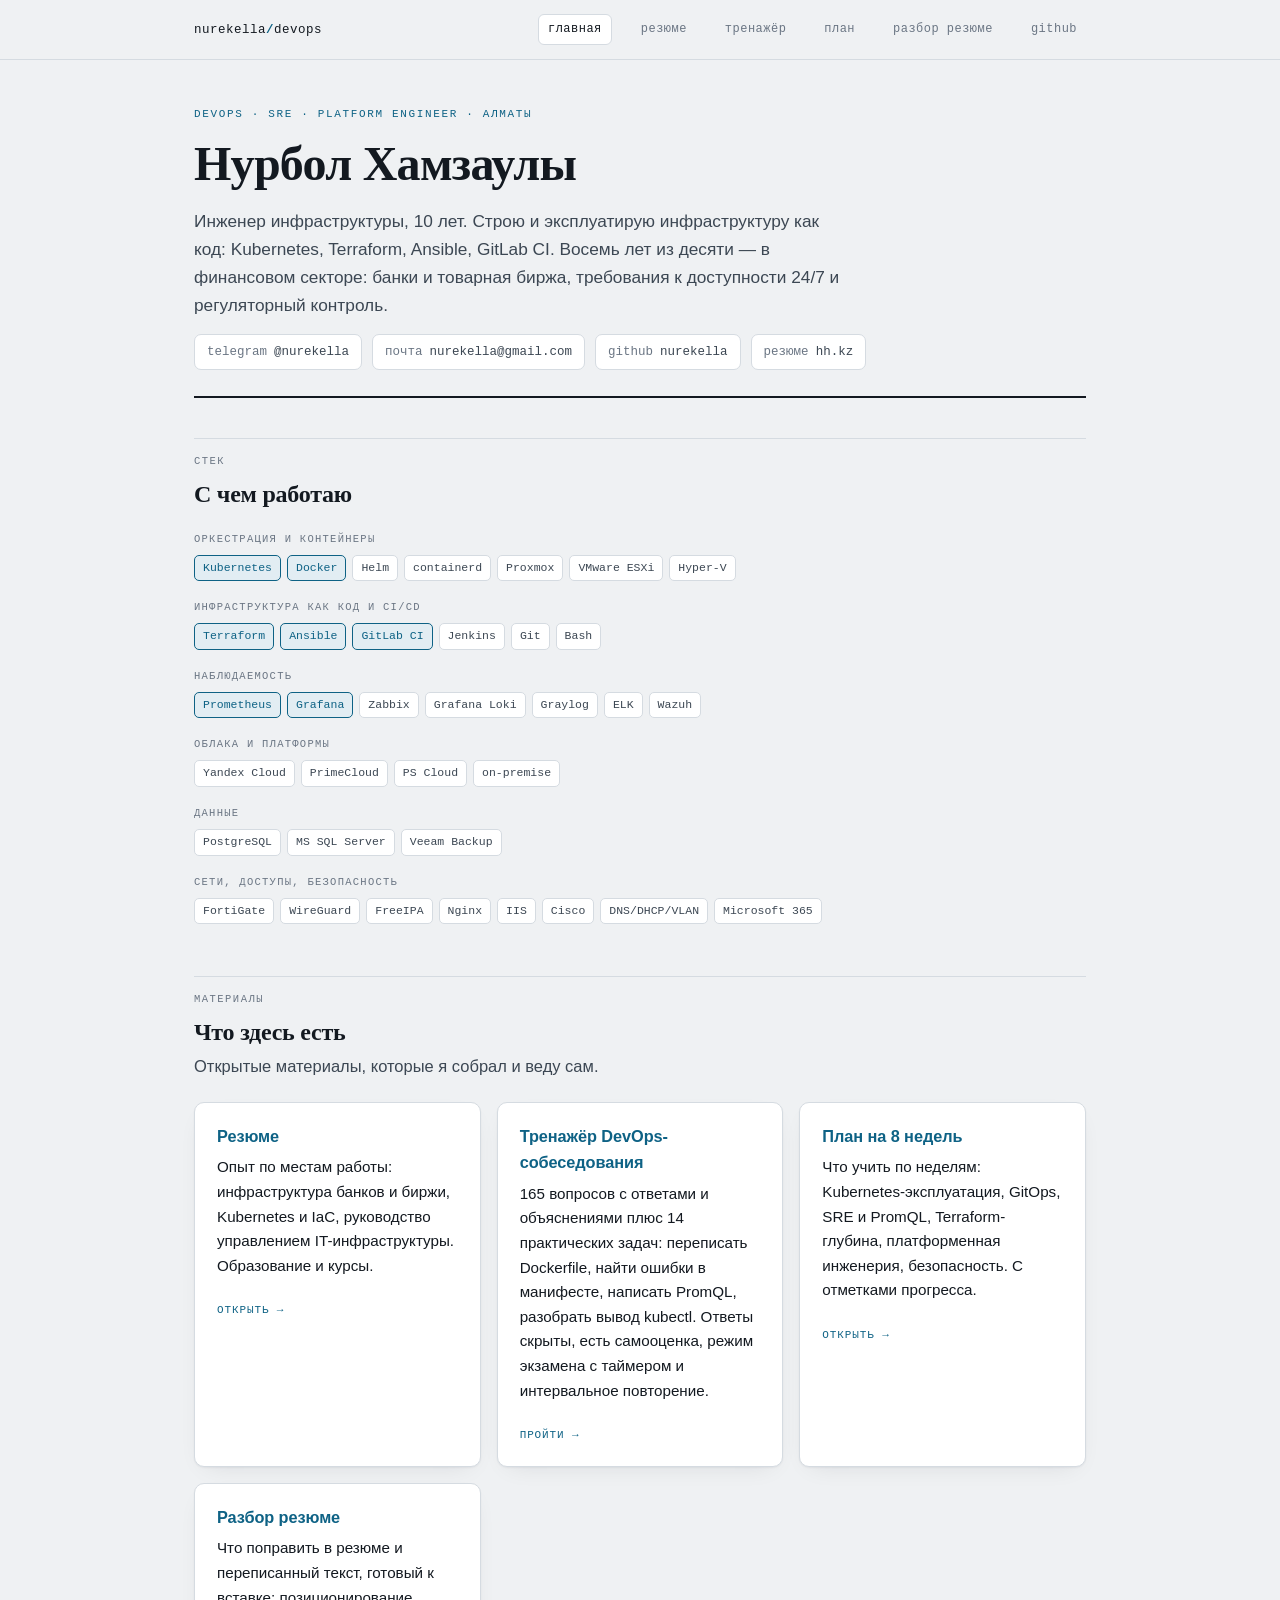
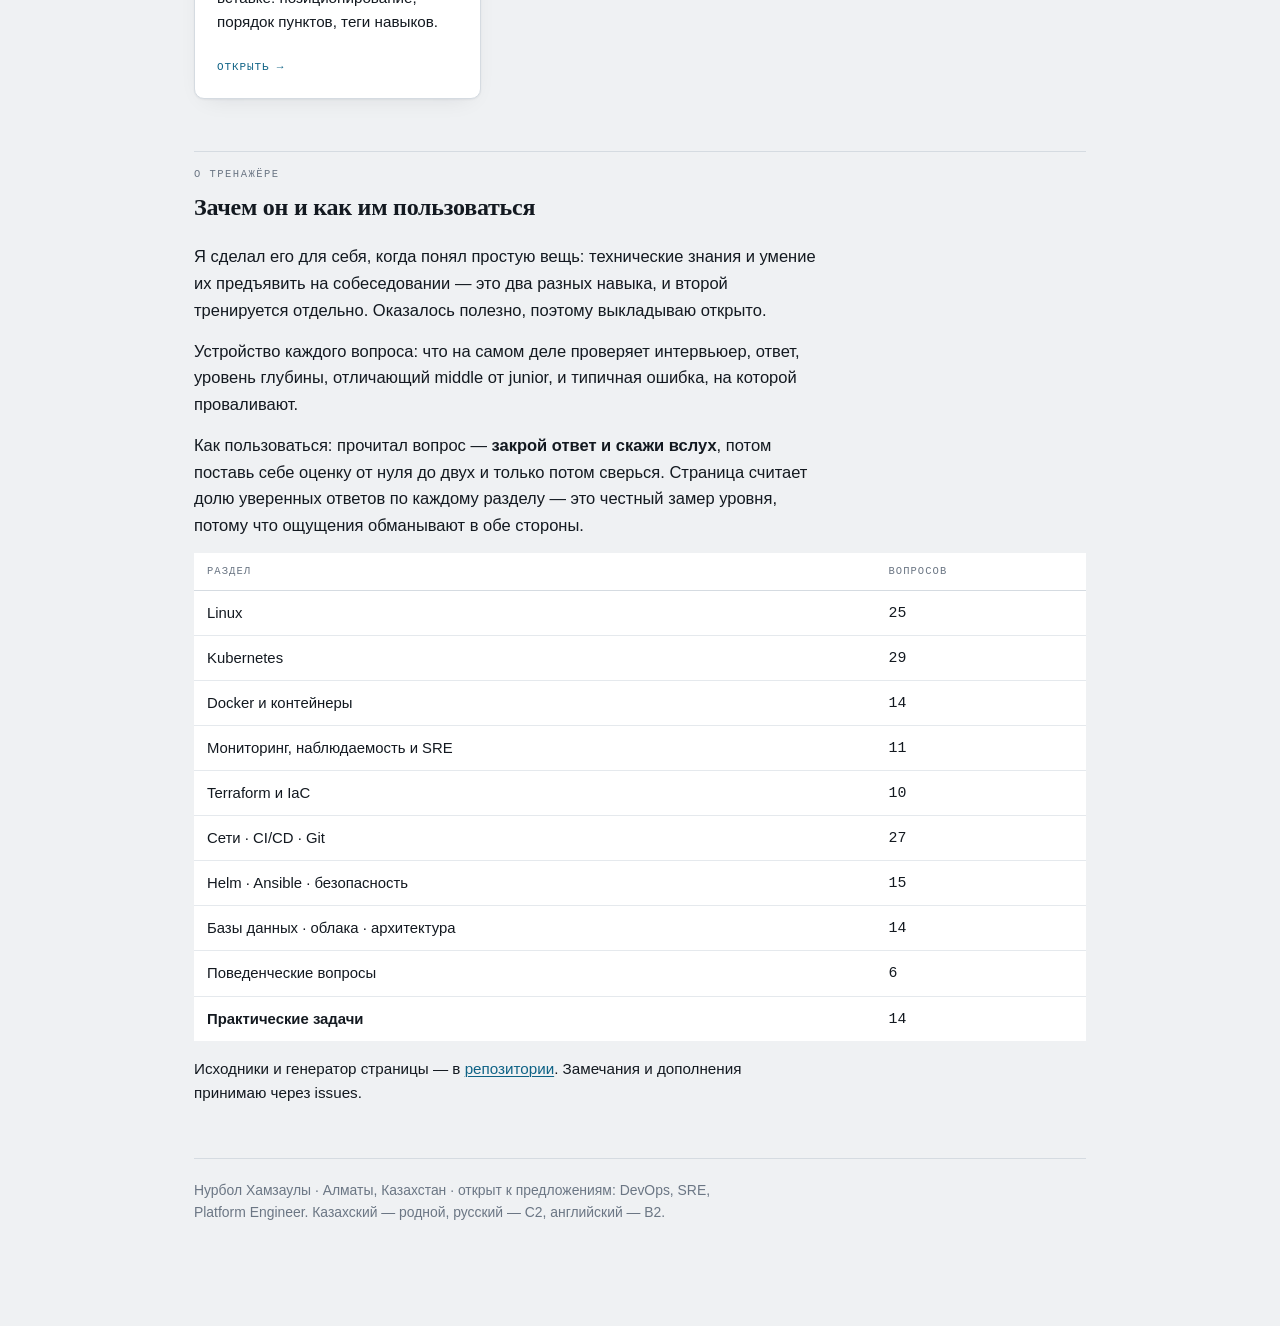
==== docs/index.html @ 743a78b2 "Add practical tasks, exam mode, spaced repetition and site CI Three things, in descending order of h" ====
<!doctype html>
<html lang="ru">
<head>
<meta charset="utf-8">
<meta name="viewport" content="width=device-width, initial-scale=1">
<title>Нурбол Хамзаулы — DevOps Engineer</title>
<meta name="description" content="DevOps-инженер, 10 лет в инфраструктуре: Kubernetes, Terraform, Ansible, GitLab CI. Банковский продакшн, доступность 24/7. Алматы.">
<meta name="theme-color" content="#EFF1F3" media="(prefers-color-scheme: light)">
<meta name="theme-color" content="#0F1319" media="(prefers-color-scheme: dark)">
<link rel="stylesheet" href="style.css">
<link rel="manifest" href="manifest.webmanifest">
<link rel="icon" href="data:image/svg+xml,<svg xmlns='http://www.w3.org/2000/svg' viewBox='0 0 100 100'><text y='.9em' font-size='90'>⎈</text></svg>">
</head>
<body>

<nav class="topnav">
  <div class="topnav-in">
    <a class="brand" href="index.html">nurekella<b>/</b>devops</a>
    <a class="nl" href="index.html" aria-current="page">главная</a>
    <a class="nl" href="resume.html">резюме</a>
    <a class="nl" href="qa-trainer.html">тренажёр</a>
    <a class="nl" href="devops-plan.html">план</a>
    <a class="nl" href="cv-review.html">разбор резюме</a>
    <a class="nl" href="https://github.com/nurekella">github</a>
  </div>
</nav>

<div class="wrap">

  <header class="masthead">
    <p class="eyebrow">DevOps · SRE · Platform Engineer · Алматы</p>
    <h1>Нурбол Хамзаулы</h1>
    <p class="lede">Инженер инфраструктуры, 10 лет. Строю и эксплуатирую инфраструктуру как код: Kubernetes, Terraform, Ansible, GitLab CI. Восемь лет из десяти — в финансовом секторе: банки и товарная биржа, требования к доступности 24/7 и регуляторный контроль.</p>
    <ul class="contacts">
      <li><a href="https://t.me/nurekella"><span class="k">telegram</span> @nurekella</a></li>
      <li><a href="mailto:nurekella@gmail.com"><span class="k">почта</span> nurekella@gmail.com</a></li>
      <li><a href="https://github.com/nurekella"><span class="k">github</span> nurekella</a></li>
      <li><a href="https://hh.kz/resume/f83dd5feff021a96700039ed1f703748534f4d"><span class="k">резюме</span> hh.kz</a></li>
    </ul>
  </header>

  <section>
    <div class="sect-head">
      <p class="kicker">Стек</p>
      <h2>С чем работаю</h2>
    </div>

    <div class="stack-group">
      <p class="gl">Оркестрация и контейнеры</p>
      <ul class="tags">
        <li class="key">Kubernetes</li><li class="key">Docker</li><li>Helm</li>
        <li>containerd</li><li>Proxmox</li><li>VMware ESXi</li><li>Hyper-V</li>
      </ul>
    </div>

    <div class="stack-group">
      <p class="gl">Инфраструктура как код и CI/CD</p>
      <ul class="tags">
        <li class="key">Terraform</li><li class="key">Ansible</li><li class="key">GitLab CI</li>
        <li>Jenkins</li><li>Git</li><li>Bash</li>
      </ul>
    </div>

    <div class="stack-group">
      <p class="gl">Наблюдаемость</p>
      <ul class="tags">
        <li class="key">Prometheus</li><li class="key">Grafana</li><li>Zabbix</li>
        <li>Grafana Loki</li><li>Graylog</li><li>ELK</li><li>Wazuh</li>
      </ul>
    </div>

    <div class="stack-group">
      <p class="gl">Облака и платформы</p>
      <ul class="tags">
        <li>Yandex Cloud</li><li>PrimeCloud</li><li>PS Cloud</li><li>on-premise</li>
      </ul>
    </div>

    <div class="stack-group">
      <p class="gl">Данные</p>
      <ul class="tags">
        <li>PostgreSQL</li><li>MS SQL Server</li><li>Veeam Backup</li>
      </ul>
    </div>

    <div class="stack-group">
      <p class="gl">Сети, доступы, безопасность</p>
      <ul class="tags">
        <li>FortiGate</li><li>WireGuard</li><li>FreeIPA</li><li>Nginx</li><li>IIS</li>
        <li>Cisco</li><li>DNS/DHCP/VLAN</li><li>Microsoft 365</li>
      </ul>
    </div>
  </section>

  <section>
    <div class="sect-head">
      <p class="kicker">Материалы</p>
      <h2>Что здесь есть</h2>
      <p>Открытые материалы, которые я собрал и веду сам.</p>
    </div>

    <div class="cols">
      <a class="card" href="resume.html">
        <h3>Резюме</h3>
        <p class="tight">Опыт по местам работы: инфраструктура банков и биржи, Kubernetes и IaC, руководство управлением IT-инфраструктуры. Образование и курсы.</p>
        <span class="go">Открыть →</span>
      </a>

      <a class="card" href="qa-trainer.html">
        <h3>Тренажёр DevOps-собеседования</h3>
        <p class="tight">165 вопросов с ответами и объяснениями плюс 14 практических задач: переписать Dockerfile, найти ошибки в манифесте, написать PromQL, разобрать вывод kubectl. Ответы скрыты, есть самооценка, режим экзамена с таймером и интервальное повторение.</p>
        <span class="go">Пройти →</span>
      </a>

      <a class="card" href="devops-plan.html">
        <h3>План на 8 недель</h3>
        <p class="tight">Что учить по неделям: Kubernetes-эксплуатация, GitOps, SRE и PromQL, Terraform-глубина, платформенная инженерия, безопасность. С отметками прогресса.</p>
        <span class="go">Открыть →</span>
      </a>

      <a class="card" href="cv-review.html">
        <h3>Разбор резюме</h3>
        <p class="tight">Что поправить в резюме и переписанный текст, готовый к вставке: позиционирование, порядок пунктов, теги навыков.</p>
        <span class="go">Открыть →</span>
      </a>
    </div>
  </section>

  <section>
    <div class="sect-head">
      <p class="kicker">О тренажёре</p>
      <h2>Зачем он и как им пользоваться</h2>
    </div>

    <p>Я сделал его для себя, когда понял простую вещь: технические знания и умение их предъявить на собеседовании — это два разных навыка, и второй тренируется отдельно. Оказалось полезно, поэтому выкладываю открыто.</p>

    <p>Устройство каждого вопроса: что на самом деле проверяет интервьюер, ответ, уровень глубины, отличающий middle от junior, и типичная ошибка, на которой проваливают.</p>

    <p>Как пользоваться: прочитал вопрос — <strong>закрой ответ и скажи вслух</strong>, потом поставь себе оценку от нуля до двух и только потом сверься. Страница считает долю уверенных ответов по каждому разделу — это честный замер уровня, потому что ощущения обманывают в обе стороны.</p>

    <div class="scroller">
      <table>
        <thead><tr><th>Раздел</th><th>Вопросов</th></tr></thead>
        <tbody>
          <tr><td>Linux</td><td class="mono">25</td></tr>
          <tr><td>Kubernetes</td><td class="mono">29</td></tr>
          <tr><td>Docker и контейнеры</td><td class="mono">14</td></tr>
          <tr><td>Мониторинг, наблюдаемость и SRE</td><td class="mono">11</td></tr>
          <tr><td>Terraform и IaC</td><td class="mono">10</td></tr>
          <tr><td>Сети · CI/CD · Git</td><td class="mono">27</td></tr>
          <tr><td>Helm · Ansible · безопасность</td><td class="mono">15</td></tr>
          <tr><td>Базы данных · облака · архитектура</td><td class="mono">14</td></tr>
          <tr><td>Поведенческие вопросы</td><td class="mono">6</td></tr>
          <tr><td><strong>Практические задачи</strong></td><td class="mono">14</td></tr>
        </tbody>
      </table>
    </div>

    <p class="tight">Исходники и генератор страницы — в <a href="https://github.com/nurekella/AboutMe">репозитории</a>. Замечания и дополнения принимаю через issues.</p>
  </section>

  <footer class="site">
    <p>Нурбол Хамзаулы · Алматы, Казахстан · открыт к предложениям: DevOps, SRE, Platform Engineer. Казахский — родной, русский — C2, английский — B2.</p>
  </footer>

</div>
</body>
</html>
---- docs/style.css ----
/* Общие стили сайта. Палитра и типографика совпадают с тренажёром. */

:root {
  --bg: #EFF1F3;
  --surface: #FFFFFF;
  --surface-2: #F7F8FA;
  --line: #D5DBE1;
  --line-soft: #E5E9ED;
  --ink: #131920;
  --ink-2: #3C4753;
  --muted: #6B7684;
  --accent: #0E6285;
  --accent-2: #0A4C68;
  --accent-soft: #E2EDF3;
  --shadow: 0 1px 2px rgba(19, 25, 32, .05), 0 8px 24px -12px rgba(19, 25, 32, .12);

  --serif: ui-serif, Georgia, "Iowan Old Style", "Times New Roman", serif;
  --sans: -apple-system, BlinkMacSystemFont, "Segoe UI", Roboto, "Helvetica Neue", Arial, sans-serif;
  --mono: ui-monospace, "SF Mono", "Cascadia Mono", Menlo, Consolas, "Liberation Mono", monospace;

  --measure: 68ch;
}

@media (prefers-color-scheme: dark) {
  :root:not([data-theme="light"]) {
    --bg: #0F1319;
    --surface: #161B23;
    --surface-2: #1C232D;
    --line: #2A323D;
    --line-soft: #212932;
    --ink: #E7ECF2;
    --ink-2: #B8C3CF;
    --muted: #8593A2;
    --accent: #6BB8DA;
    --accent-2: #9CD3EA;
    --accent-soft: #16303D;
    --shadow: 0 1px 2px rgba(0, 0, 0, .4), 0 8px 24px -12px rgba(0, 0, 0, .6);
  }
}

:root[data-theme="dark"] {
  --bg: #0F1319;
  --surface: #161B23;
  --surface-2: #1C232D;
  --line: #2A323D;
  --line-soft: #212932;
  --ink: #E7ECF2;
  --ink-2: #B8C3CF;
  --muted: #8593A2;
  --accent: #6BB8DA;
  --accent-2: #9CD3EA;
  --accent-soft: #16303D;
  --shadow: 0 1px 2px rgba(0, 0, 0, .4), 0 8px 24px -12px rgba(0, 0, 0, .6);
}

* { box-sizing: border-box; }

body {
  margin: 0;
  background: var(--bg);
  color: var(--ink);
  font-family: var(--sans);
  font-size: 16.5px;
  line-height: 1.62;
  -webkit-font-smoothing: antialiased;
}

a { color: var(--accent); text-decoration-thickness: 1px; text-underline-offset: 2px; }
a:hover { color: var(--accent-2); }
:focus-visible { outline: 2px solid var(--accent); outline-offset: 3px; border-radius: 3px; }

.wrap { max-width: 940px; margin: 0 auto; padding: 0 24px 88px; }

/* ── навигация ── */

.topnav { border-bottom: 1px solid var(--line); background: var(--bg); }
.topnav-in {
  max-width: 940px; margin: 0 auto; padding: 14px 24px;
  display: flex; align-items: center; gap: 8px 20px; flex-wrap: wrap;
}
.brand {
  font-family: var(--mono); font-size: 12.5px; letter-spacing: .04em;
  color: var(--ink); text-decoration: none; margin-right: auto;
}
.brand b { color: var(--accent); }
.topnav a.nl {
  font-family: var(--mono); font-size: 12px; letter-spacing: .04em;
  color: var(--muted); text-decoration: none; padding: 5px 9px; border-radius: 6px;
}
.topnav a.nl:hover { background: var(--surface); color: var(--accent); }
.topnav a.nl[aria-current="page"] { background: var(--surface); color: var(--ink); border: 1px solid var(--line); }

/* ── типографика ── */

.eyebrow {
  font-family: var(--mono); font-size: 11px; letter-spacing: .15em;
  text-transform: uppercase; color: var(--accent); margin: 0 0 14px;
}
h1 {
  font-family: var(--serif); font-size: clamp(2rem, 4.6vw, 3rem); line-height: 1.07;
  letter-spacing: -.015em; font-weight: 600; margin: 0 0 18px; text-wrap: balance;
}
h2 {
  font-family: var(--serif); font-size: 1.5rem; line-height: 1.2; font-weight: 600;
  letter-spacing: -.01em; margin: 0 0 4px; text-wrap: balance;
}
h3 { font-size: 1.02rem; font-weight: 650; margin: 0 0 6px; letter-spacing: -.005em; }
p, ul, ol { margin: 0 0 14px; max-width: var(--measure); }
ul, ol { padding-left: 1.2em; }
li { margin-bottom: 5px; }
li::marker { color: var(--muted); }
.lede { font-size: 1.08rem; color: var(--ink-2); }
.mono { font-family: var(--mono); font-variant-numeric: tabular-nums; }
code {
  font-family: var(--mono); font-size: .855em; background: var(--surface-2);
  border: 1px solid var(--line-soft); border-radius: 4px; padding: .08em .34em;
}

header.masthead { border-bottom: 2px solid var(--ink); padding: 46px 0 26px; margin-bottom: 40px; }
section { margin: 0 0 52px; scroll-margin-top: 20px; }
.sect-head { border-top: 1px solid var(--line); padding-top: 14px; margin-bottom: 22px; }
.sect-head .kicker {
  font-family: var(--mono); font-size: 10.5px; letter-spacing: .14em;
  text-transform: uppercase; color: var(--muted); margin: 0 0 10px;
}
.sect-head p { margin: 6px 0 0; color: var(--ink-2); }

/* ── карточки и сетки ── */

.cols { display: grid; gap: 16px; grid-template-columns: repeat(auto-fit, minmax(250px, 1fr)); }
.card {
  background: var(--surface); border: 1px solid var(--line); border-radius: 10px;
  padding: 20px 22px; box-shadow: var(--shadow);
}
.card > :last-child { margin-bottom: 0; }
.card p, .card ul { max-width: none; }
.tight { font-size: .95rem; }

a.card { text-decoration: none; color: inherit; display: block; transition: border-color .15s ease; }
a.card:hover { border-color: var(--accent); }
a.card h3 { color: var(--accent); }
a.card .go {
  font-family: var(--mono); font-size: 11px; letter-spacing: .08em; text-transform: uppercase;
  color: var(--accent); display: inline-block; margin-top: 10px;
}

/* ── стек ── */

.tags { display: flex; flex-wrap: wrap; gap: 6px; margin: 0 0 16px; padding: 0; list-style: none; max-width: none; }
.tags li {
  font-family: var(--mono); font-size: 11.5px; background: var(--surface);
  border: 1px solid var(--line); border-radius: 5px; padding: 3px 8px; margin: 0; color: var(--ink-2);
}
.tags li.key { border-color: var(--accent); color: var(--accent); background: var(--accent-soft); }
.stack-group { margin-bottom: 18px; }
.stack-group .gl {
  font-family: var(--mono); font-size: 10.5px; letter-spacing: .12em;
  text-transform: uppercase; color: var(--muted); margin: 0 0 7px;
}

/* ── опыт работы ── */

.job { border-top: 1px solid var(--line); padding: 22px 0; display: grid; grid-template-columns: 190px minmax(0, 1fr); gap: 24px; }
.job:last-of-type { border-bottom: 1px solid var(--line); }
.job .when { font-family: var(--mono); font-size: 12px; color: var(--muted); line-height: 1.5; }
.job .when b { display: block; color: var(--ink); font-weight: 600; font-size: 12.5px; margin-bottom: 3px; }
.job .when .dur { display: block; margin-top: 4px; }
.job h3 { margin-bottom: 2px; font-size: 1.05rem; }
.job .role { color: var(--muted); font-size: .9rem; margin: 0 0 10px; }
.job .role .pt {
  font-family: var(--mono); font-size: 10.5px; letter-spacing: .06em; text-transform: uppercase;
  border: 1px solid var(--line); border-radius: 4px; padding: 1px 6px; margin-left: 6px; white-space: nowrap;
}
.job ul { max-width: none; margin-bottom: 0; }
.job ul li { margin-bottom: 6px; }

/* ── таблицы ── */

.scroller { overflow-x: auto; margin: 0 0 16px; }
table { border-collapse: collapse; width: 100%; font-size: .93rem; background: var(--surface); }
th, td { text-align: left; padding: 10px 13px; border-bottom: 1px solid var(--line-soft); vertical-align: top; }
thead th {
  font-family: var(--mono); font-size: 10.5px; letter-spacing: .1em; text-transform: uppercase;
  color: var(--muted); font-weight: 500; border-bottom: 1px solid var(--line); white-space: nowrap;
}
tbody tr:last-child td { border-bottom: 0; }

/* ── контакты ── */

.contacts { display: flex; flex-wrap: wrap; gap: 8px 10px; margin: 0; padding: 0; list-style: none; max-width: none; }
.contacts li { margin: 0; }
.contacts a {
  display: inline-flex; align-items: center; gap: 7px; font-family: var(--mono); font-size: 12.5px;
  background: var(--surface); border: 1px solid var(--line); border-radius: 7px;
  padding: 7px 12px; text-decoration: none; color: var(--ink-2);
}
.contacts a:hover { border-color: var(--accent); color: var(--accent); }
.contacts .k { color: var(--muted); }

footer.site {
  border-top: 1px solid var(--line); padding-top: 20px; margin-top: 8px;
  color: var(--muted); font-size: .87rem;
}

@media (max-width: 720px) {
  .job { grid-template-columns: minmax(0, 1fr); gap: 10px; }
  .job .when b { display: inline; margin-right: 8px; }
  .job .when .dur { display: inline; }
  header.masthead { padding-top: 32px; }
  .wrap { padding: 0 18px 64px; }
  .topnav-in { padding: 12px 18px; }
}

@media print {
  .topnav, footer.site, .no-print { display: none; }
  body { background: #fff; color: #000; font-size: 11pt; }
  .card, table { box-shadow: none; }
  a { color: #000; text-decoration: none; }
  .job { page-break-inside: avoid; }
}

@media (prefers-reduced-motion: reduce) {
  * { transition: none !important; scroll-behavior: auto !important; }
}
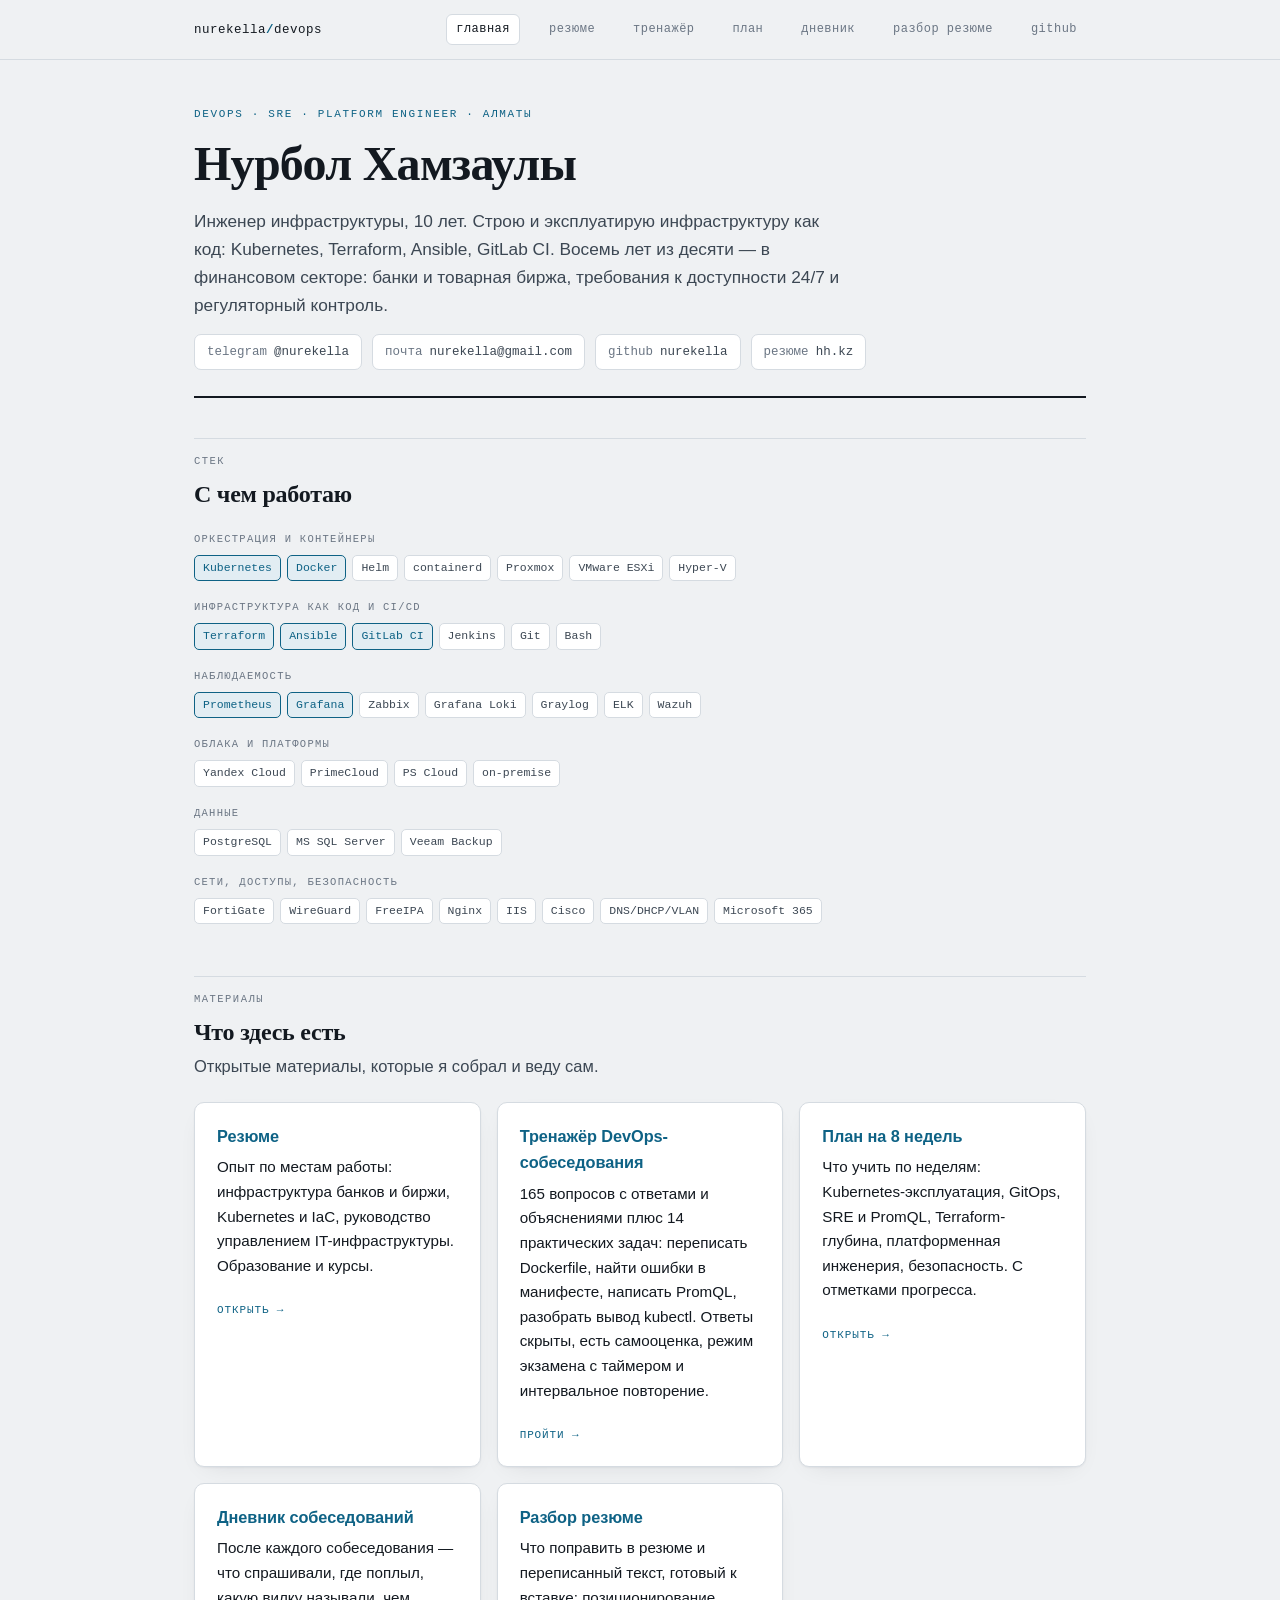
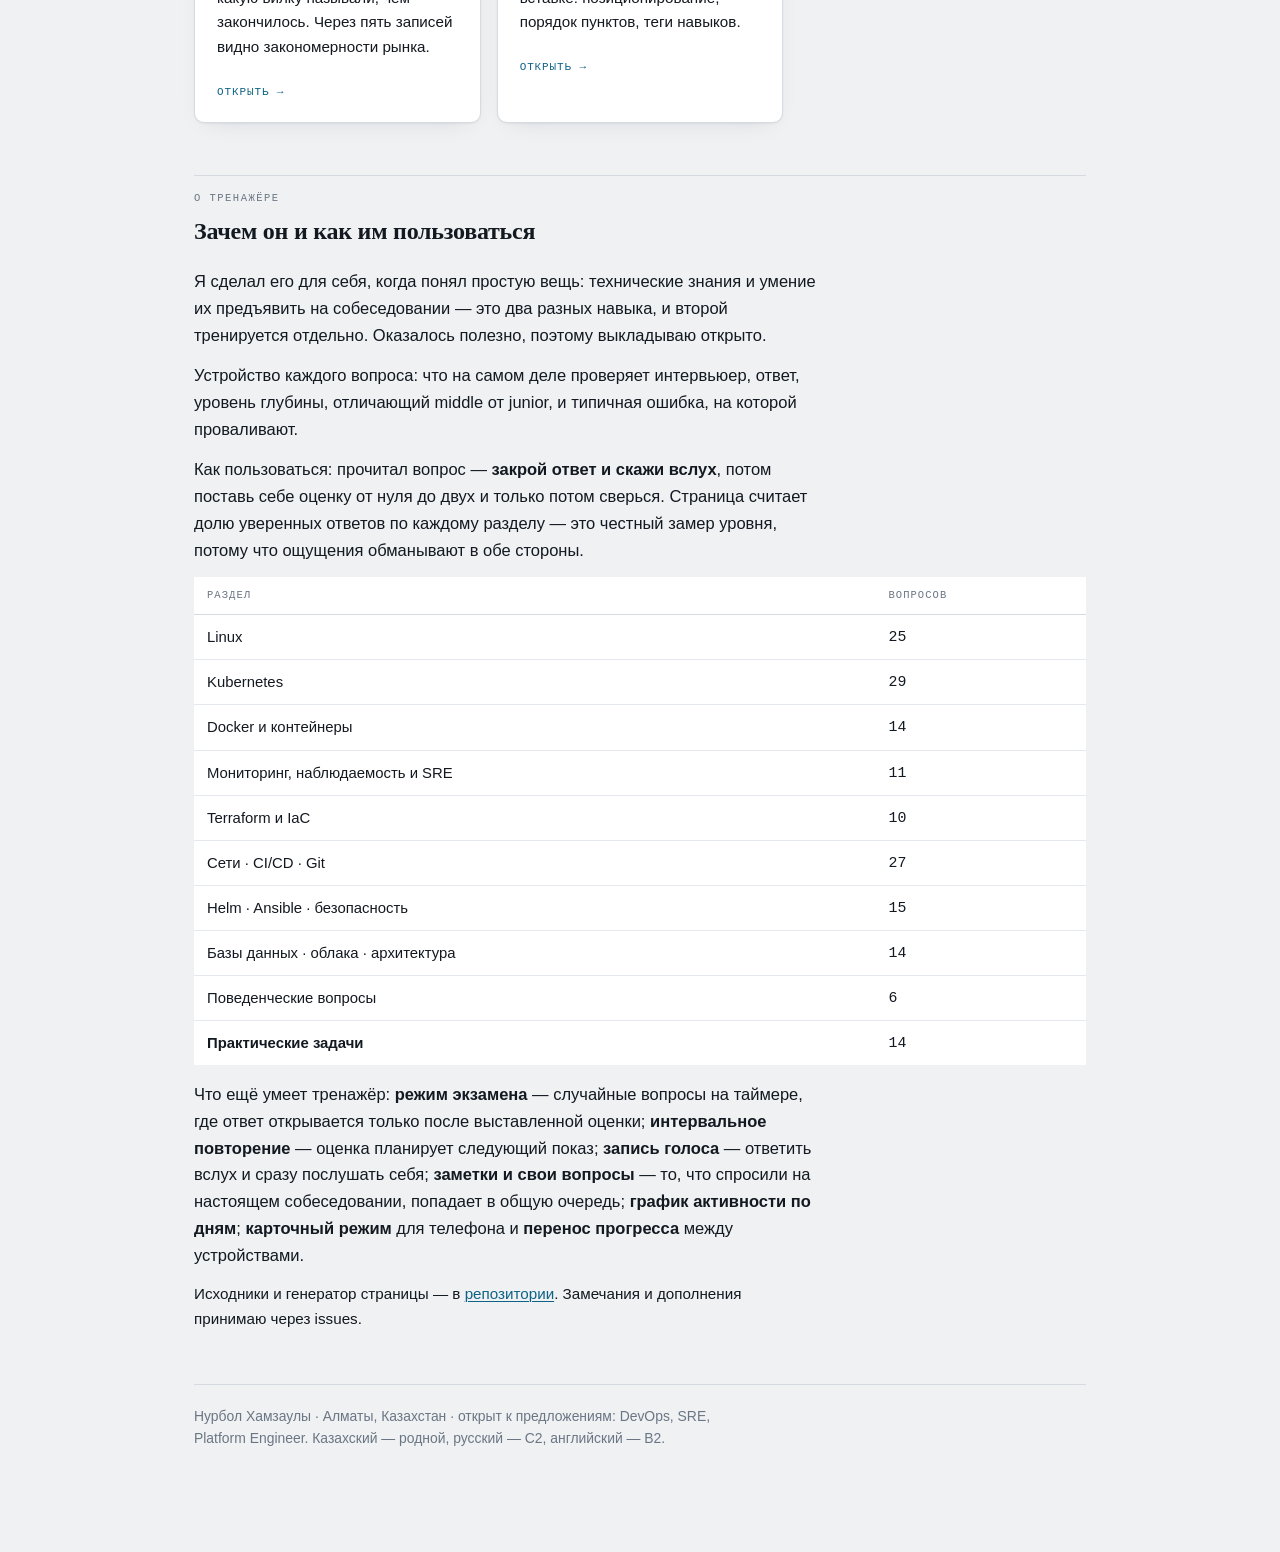
==== commit 7ab19f8e: "Add voice recording, notes, own questions, activity chart and a diary Four features that turn the tr" ====
--- a/docs/index.html
+++ b/docs/index.html
@@ -20,6 +20,7 @@
     <a class="nl" href="resume.html">резюме</a>
     <a class="nl" href="qa-trainer.html">тренажёр</a>
     <a class="nl" href="devops-plan.html">план</a>
+    <a class="nl" href="diary.html">дневник</a>
     <a class="nl" href="cv-review.html">разбор резюме</a>
     <a class="nl" href="https://github.com/nurekella">github</a>
   </div>
@@ -118,6 +119,12 @@
         <span class="go">Открыть →</span>
       </a>
 
+      <a class="card" href="diary.html">
+        <h3>Дневник собеседований</h3>
+        <p class="tight">После каждого собеседования — что спрашивали, где поплыл, какую вилку называли, чем закончилось. Через пять записей видно закономерности рынка.</p>
+        <span class="go">Открыть →</span>
+      </a>
+
       <a class="card" href="cv-review.html">
         <h3>Разбор резюме</h3>
         <p class="tight">Что поправить в резюме и переписанный текст, готовый к вставке: позиционирование, порядок пунктов, теги навыков.</p>
@@ -156,6 +163,8 @@
       </table>
     </div>
 
+    <p>Что ещё умеет тренажёр: <strong>режим экзамена</strong> — случайные вопросы на таймере, где ответ открывается только после выставленной оценки; <strong>интервальное повторение</strong> — оценка планирует следующий показ; <strong>запись голоса</strong> — ответить вслух и сразу послушать себя; <strong>заметки и свои вопросы</strong> — то, что спросили на настоящем собеседовании, попадает в общую очередь; <strong>график активности по дням</strong>; <strong>карточный режим</strong> для телефона и <strong>перенос прогресса</strong> между устройствами.</p>
+
     <p class="tight">Исходники и генератор страницы — в <a href="https://github.com/nurekella/AboutMe">репозитории</a>. Замечания и дополнения принимаю через issues.</p>
   </section>
 
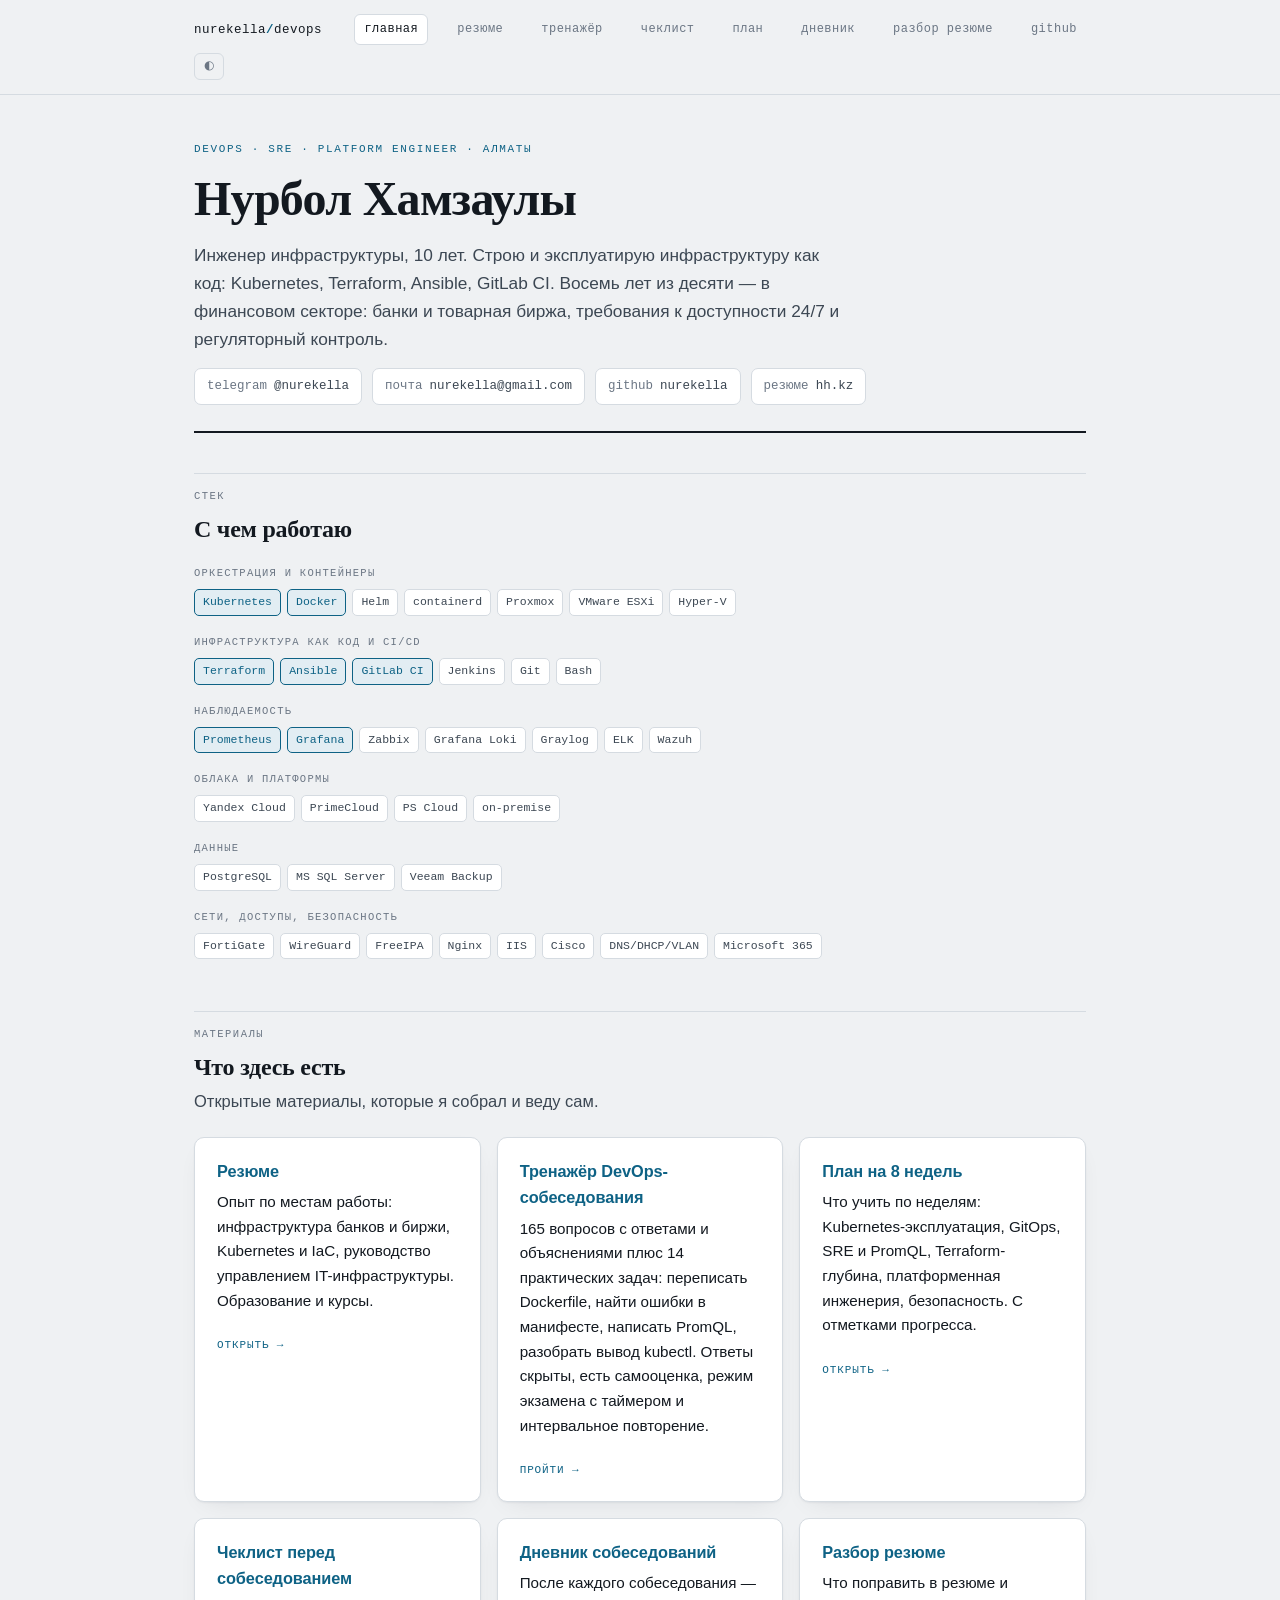
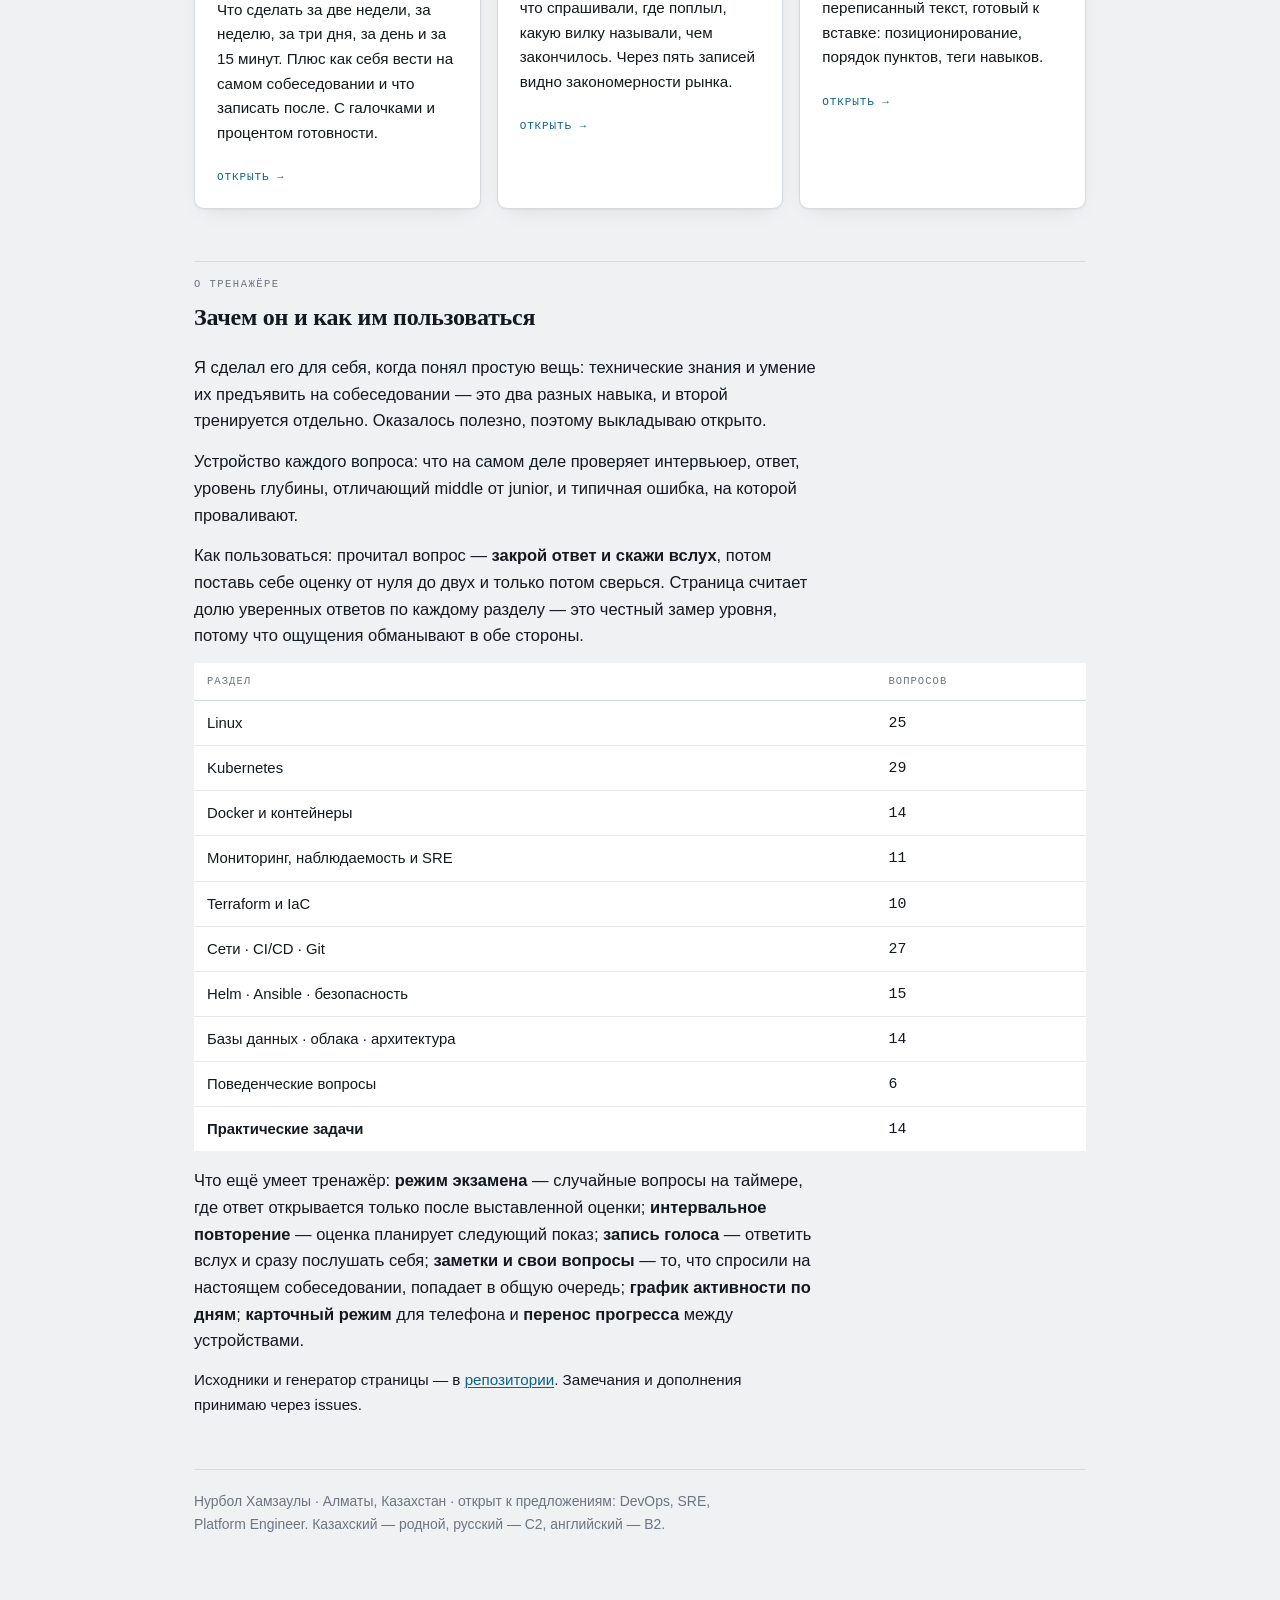
==== commit f67a82fa: "Add checklist page, jump-to-number, manual theme and print by filter **Checklist (docs/checklist.htm" ====
--- a/docs/index.html
+++ b/docs/index.html
@@ -9,6 +9,7 @@
 <meta name="theme-color" content="#0F1319" media="(prefers-color-scheme: dark)">
 <link rel="stylesheet" href="style.css">
 <link rel="manifest" href="manifest.webmanifest">
+<script src="theme.js"></script>
 <link rel="icon" href="data:image/svg+xml,<svg xmlns='http://www.w3.org/2000/svg' viewBox='0 0 100 100'><text y='.9em' font-size='90'>⎈</text></svg>">
 </head>
 <body>
@@ -19,6 +20,7 @@
     <a class="nl" href="index.html" aria-current="page">главная</a>
     <a class="nl" href="resume.html">резюме</a>
     <a class="nl" href="qa-trainer.html">тренажёр</a>
+    <a class="nl" href="checklist.html">чеклист</a>
     <a class="nl" href="devops-plan.html">план</a>
     <a class="nl" href="diary.html">дневник</a>
     <a class="nl" href="cv-review.html">разбор резюме</a>
@@ -119,6 +121,12 @@
         <span class="go">Открыть →</span>
       </a>
 
+      <a class="card" href="checklist.html">
+        <h3>Чеклист перед собеседованием</h3>
+        <p class="tight">Что сделать за две недели, за неделю, за три дня, за день и за 15 минут. Плюс как себя вести на самом собеседовании и что записать после. С галочками и процентом готовности.</p>
+        <span class="go">Открыть →</span>
+      </a>
+
       <a class="card" href="diary.html">
         <h3>Дневник собеседований</h3>
         <p class="tight">После каждого собеседования — что спрашивали, где поплыл, какую вилку называли, чем закончилось. Через пять записей видно закономерности рынка.</p>
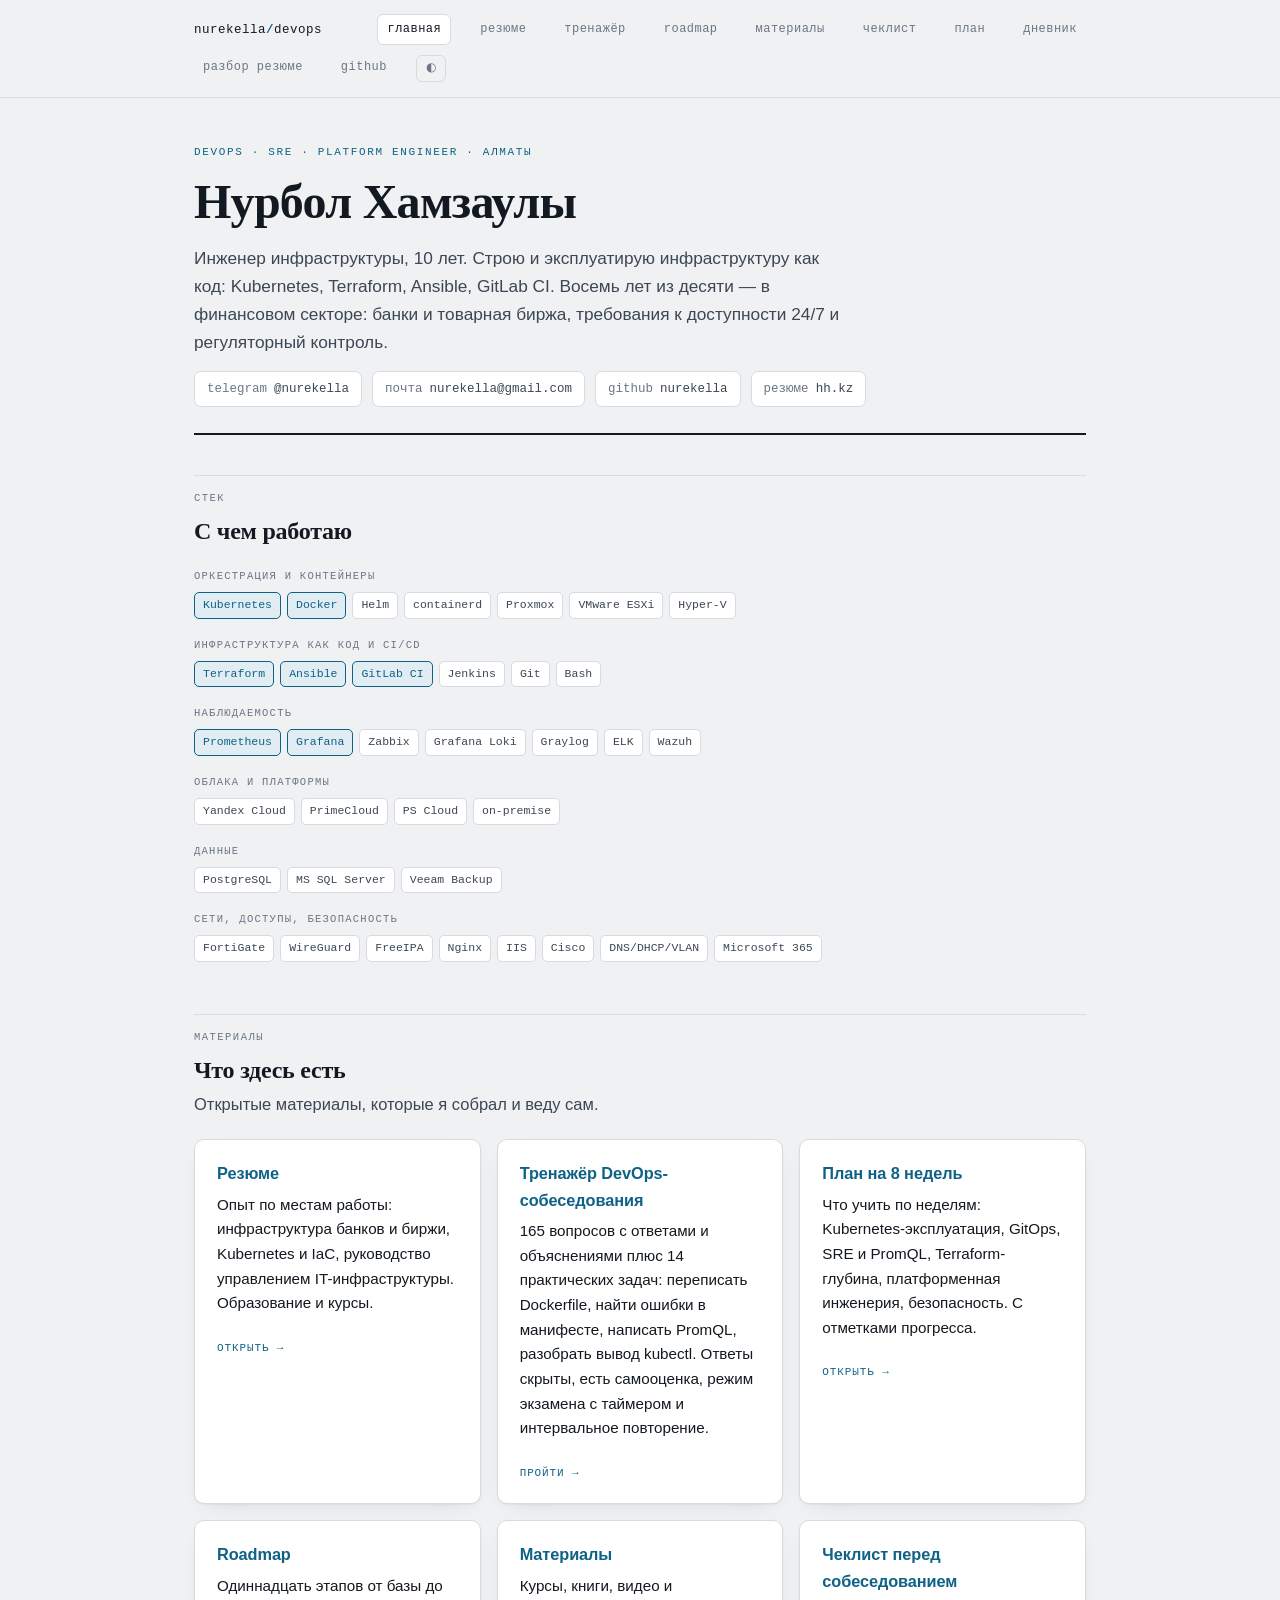
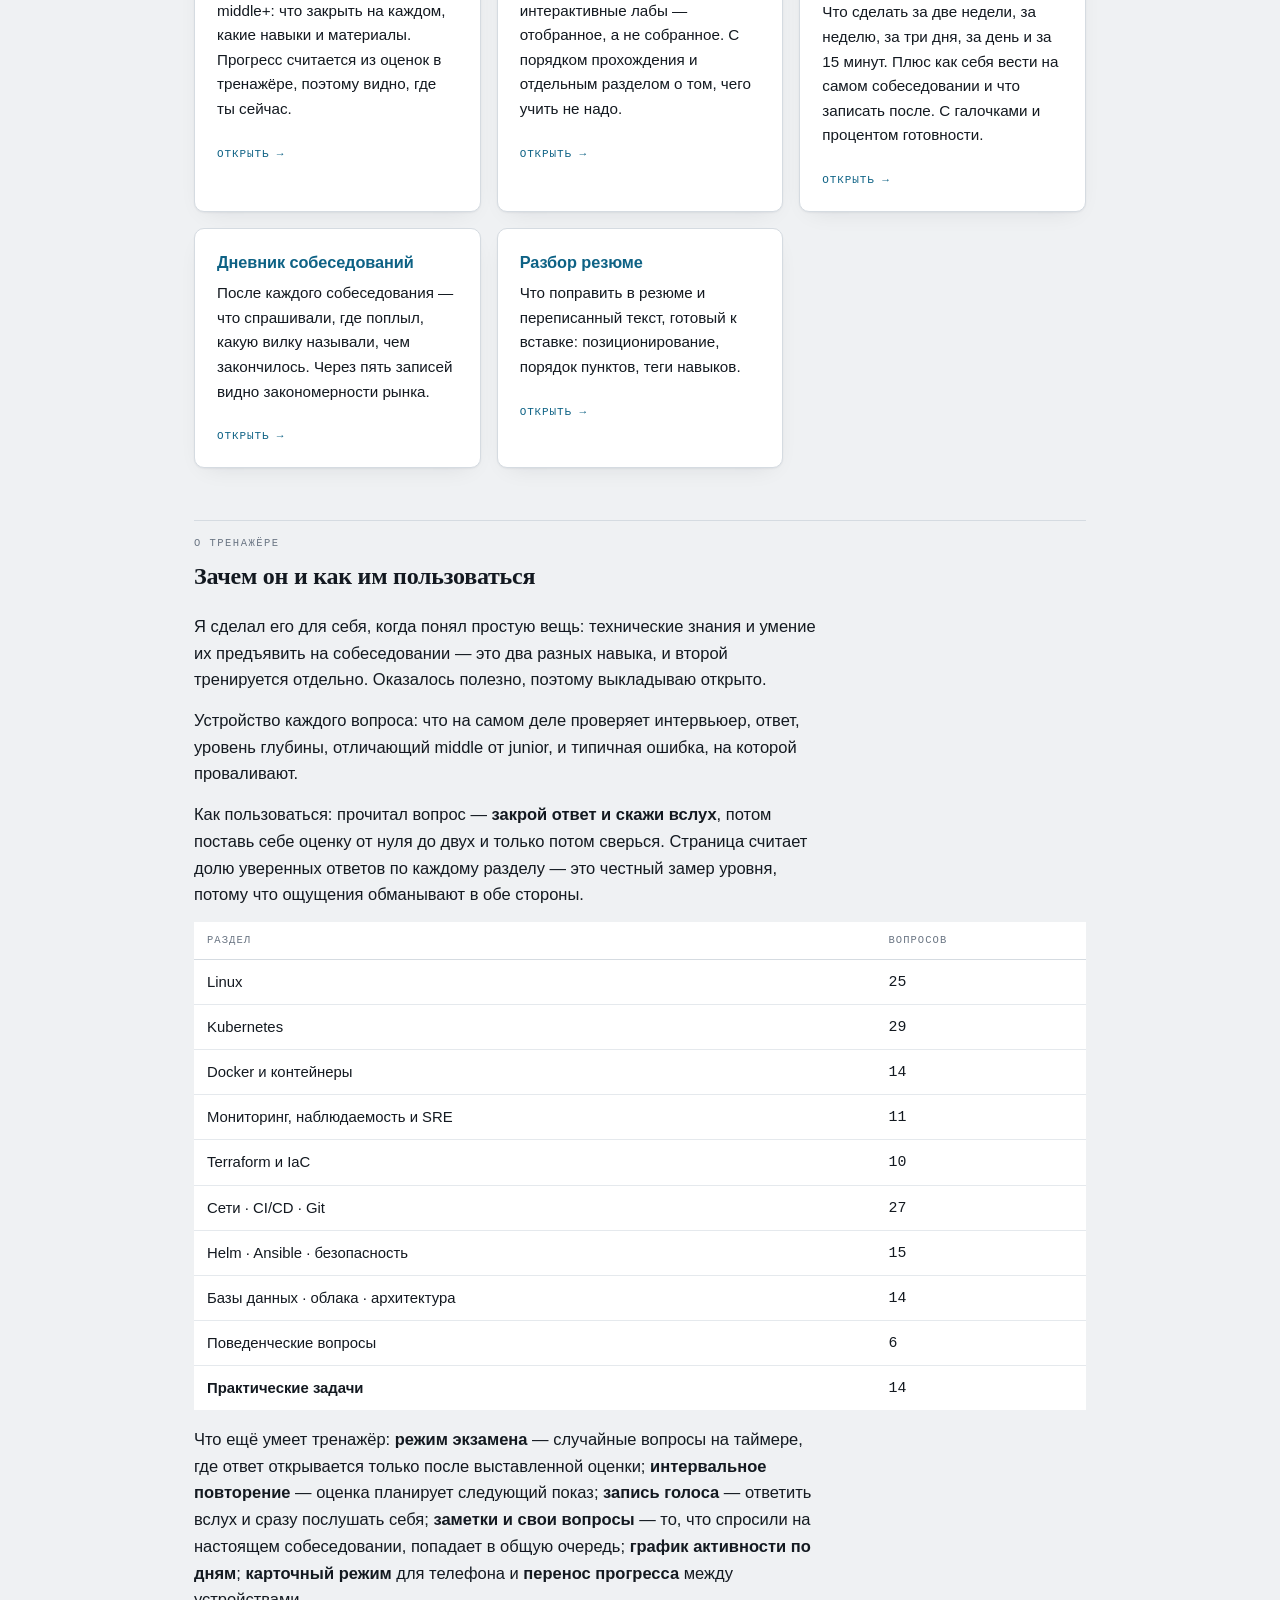
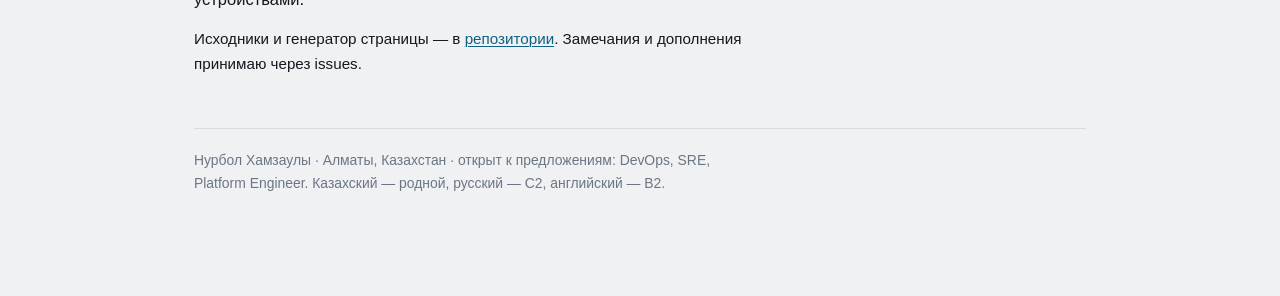
==== commit 08c79c2c: "Add a roadmap with live progress and a curated resources page **Roadmap (docs/roadmap.html).** Eleve" ====
--- a/docs/index.html
+++ b/docs/index.html
@@ -20,6 +20,8 @@
     <a class="nl" href="index.html" aria-current="page">главная</a>
     <a class="nl" href="resume.html">резюме</a>
     <a class="nl" href="qa-trainer.html">тренажёр</a>
+    <a class="nl" href="roadmap.html">roadmap</a>
+    <a class="nl" href="resources.html">материалы</a>
     <a class="nl" href="checklist.html">чеклист</a>
     <a class="nl" href="devops-plan.html">план</a>
     <a class="nl" href="diary.html">дневник</a>
@@ -121,6 +123,18 @@
         <span class="go">Открыть →</span>
       </a>
 
+      <a class="card" href="roadmap.html">
+        <h3>Roadmap</h3>
+        <p class="tight">Одиннадцать этапов от базы до middle+: что закрыть на каждом, какие навыки и материалы. Прогресс считается из оценок в тренажёре, поэтому видно, где ты сейчас.</p>
+        <span class="go">Открыть →</span>
+      </a>
+
+      <a class="card" href="resources.html">
+        <h3>Материалы</h3>
+        <p class="tight">Курсы, книги, видео и интерактивные лабы — отобранное, а не собранное. С порядком прохождения и отдельным разделом о том, чего учить не надо.</p>
+        <span class="go">Открыть →</span>
+      </a>
+
       <a class="card" href="checklist.html">
         <h3>Чеклист перед собеседованием</h3>
         <p class="tight">Что сделать за две недели, за неделю, за три дня, за день и за 15 минут. Плюс как себя вести на самом собеседовании и что записать после. С галочками и процентом готовности.</p>
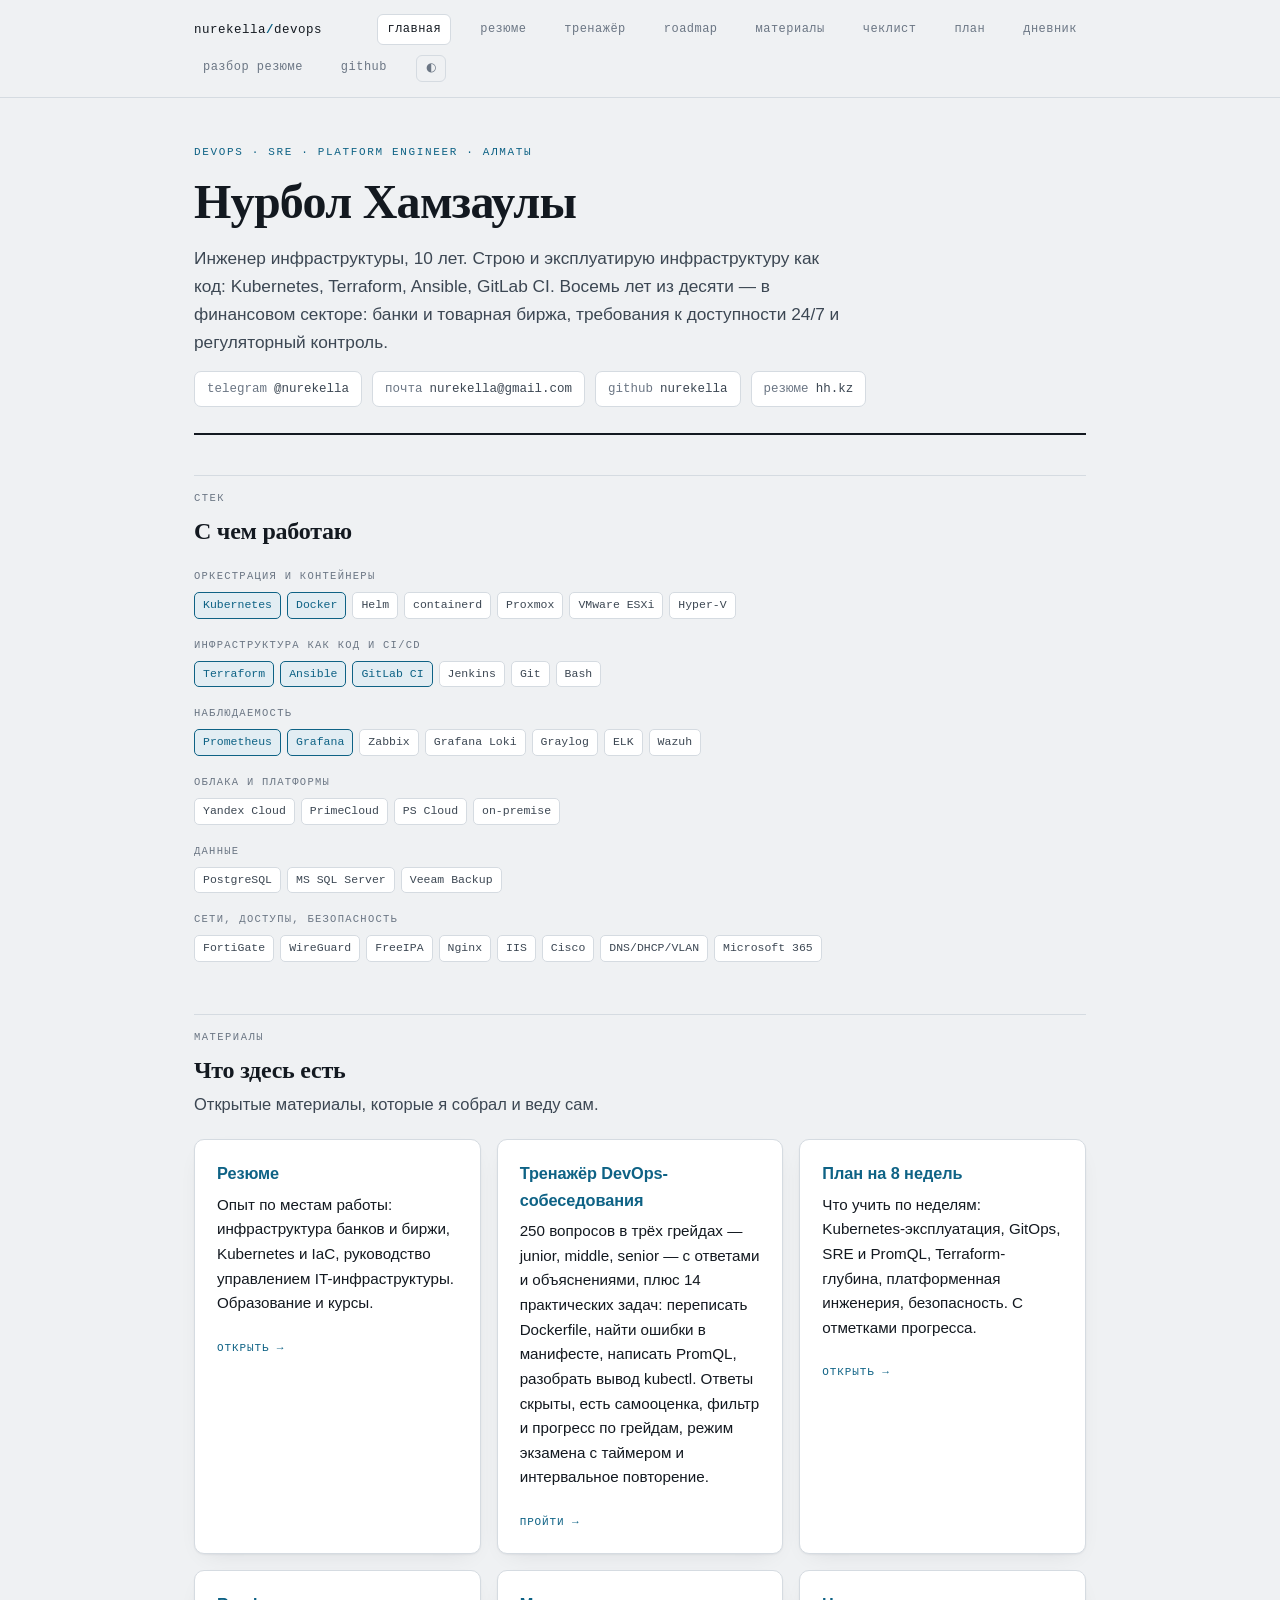
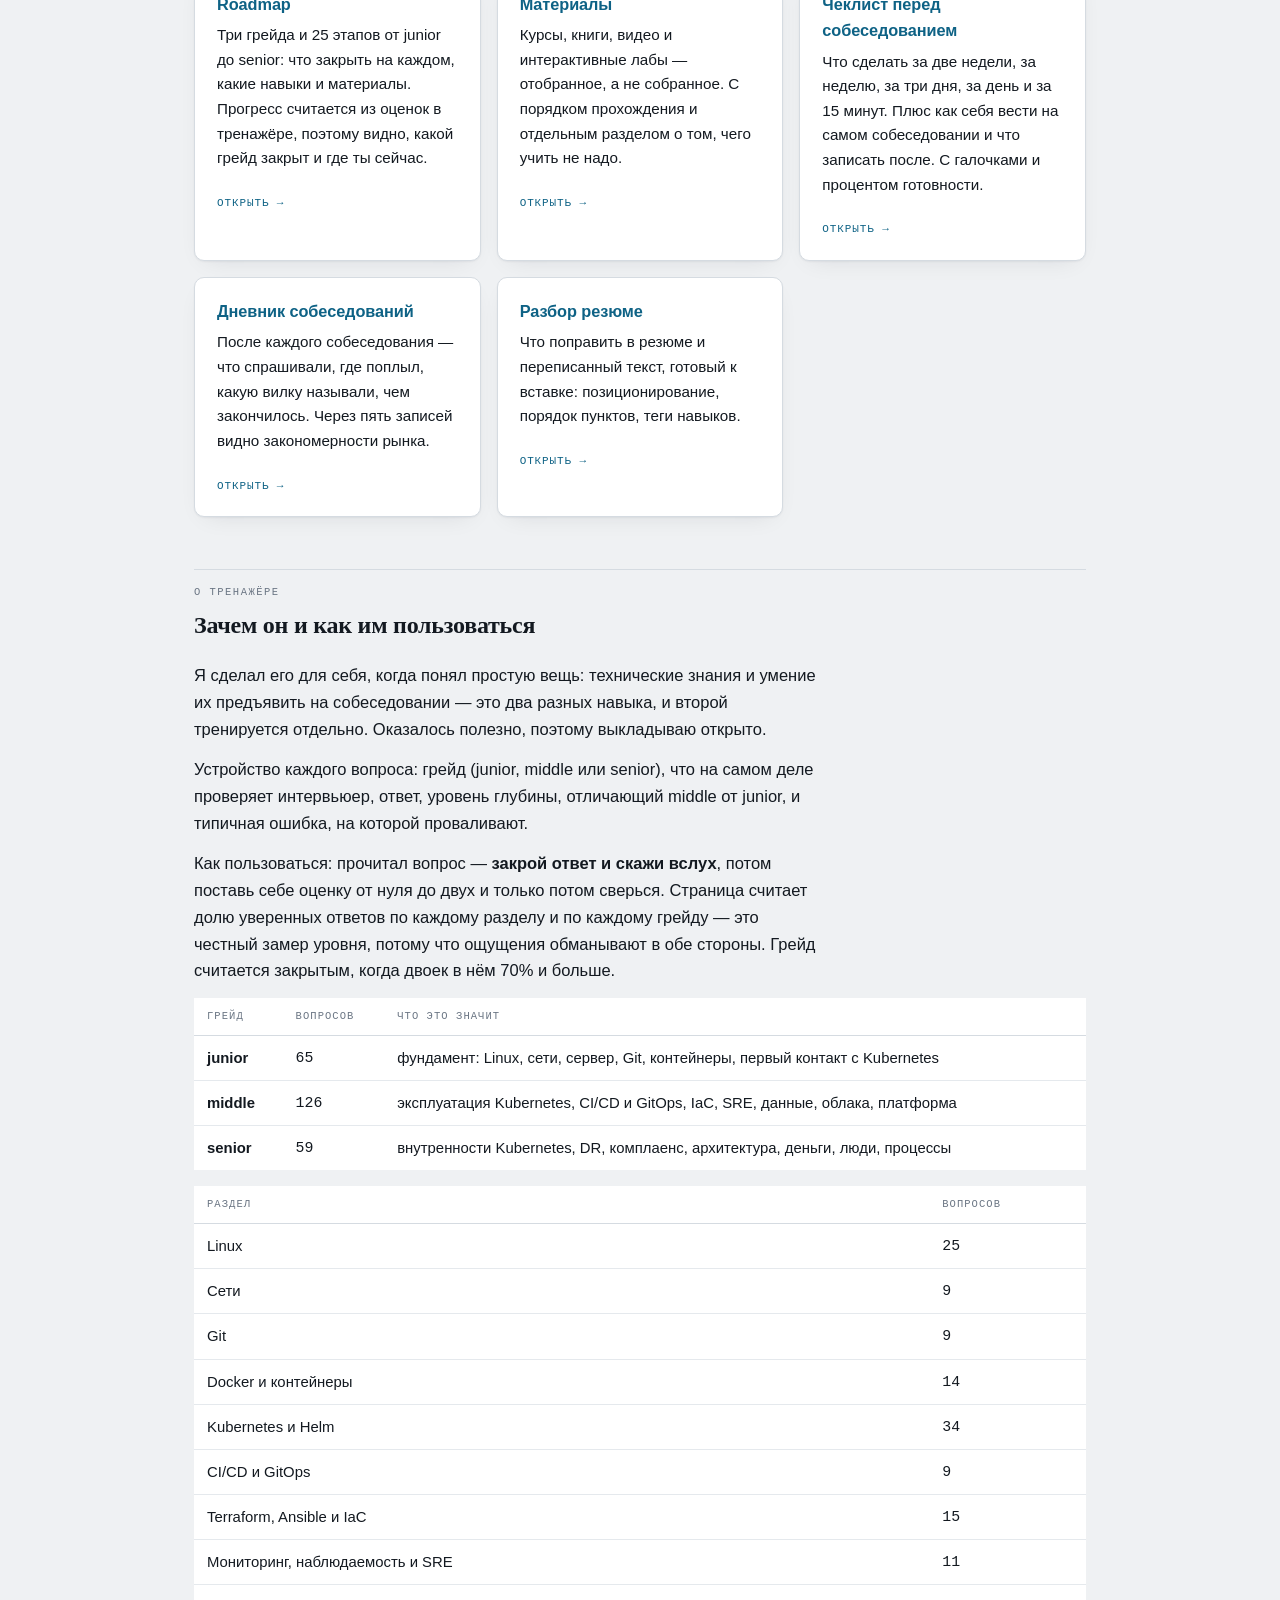
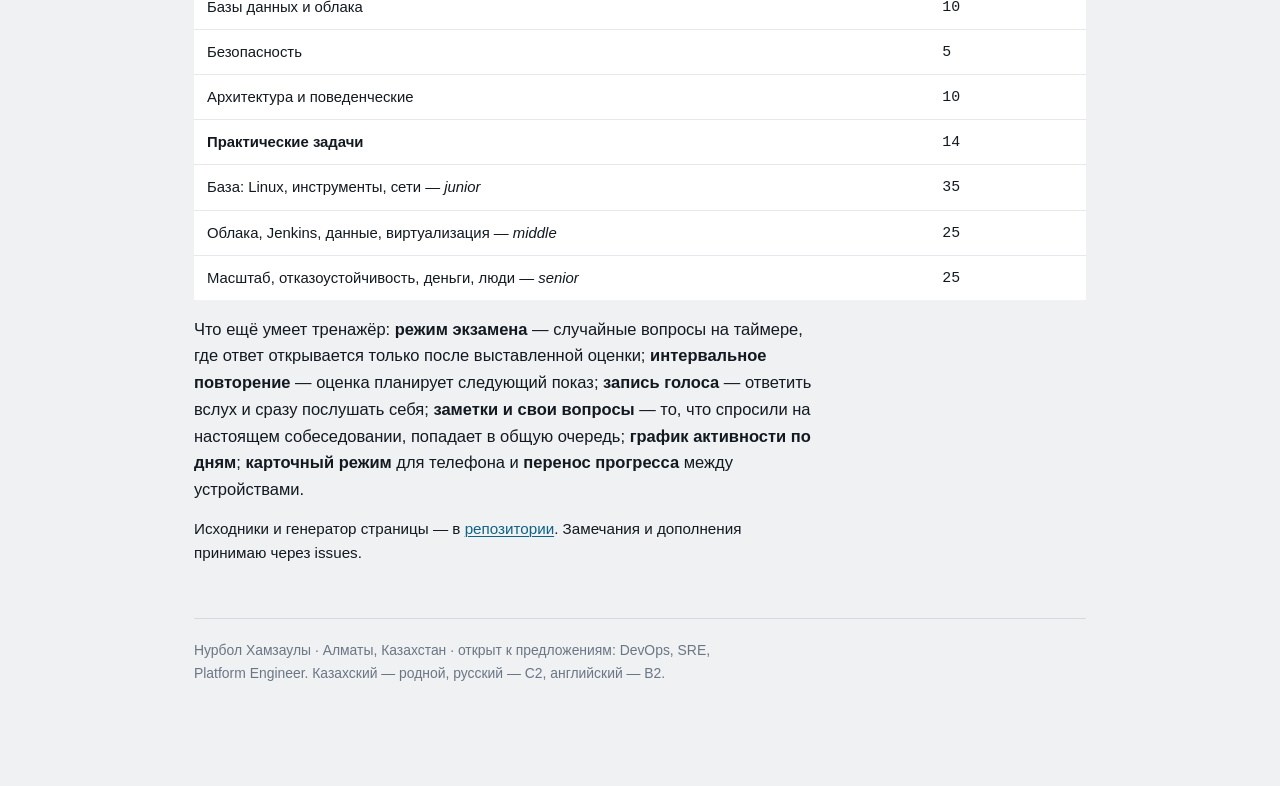
==== commit 040503d4: "Грейды junior/middle/senior: 85 новых вопросов, roadmap и тренажёр по грейдам INTERVIEW_QA.md: 165 →" ====
--- a/docs/index.html
+++ b/docs/index.html
@@ -113,7 +113,7 @@
 
       <a class="card" href="qa-trainer.html">
         <h3>Тренажёр DevOps-собеседования</h3>
-        <p class="tight">165 вопросов с ответами и объяснениями плюс 14 практических задач: переписать Dockerfile, найти ошибки в манифесте, написать PromQL, разобрать вывод kubectl. Ответы скрыты, есть самооценка, режим экзамена с таймером и интервальное повторение.</p>
+        <p class="tight">250 вопросов в трёх грейдах — junior, middle, senior — с ответами и объяснениями, плюс 14 практических задач: переписать Dockerfile, найти ошибки в манифесте, написать PromQL, разобрать вывод kubectl. Ответы скрыты, есть самооценка, фильтр и прогресс по грейдам, режим экзамена с таймером и интервальное повторение.</p>
         <span class="go">Пройти →</span>
       </a>
 
@@ -125,7 +125,7 @@
 
       <a class="card" href="roadmap.html">
         <h3>Roadmap</h3>
-        <p class="tight">Одиннадцать этапов от базы до middle+: что закрыть на каждом, какие навыки и материалы. Прогресс считается из оценок в тренажёре, поэтому видно, где ты сейчас.</p>
+        <p class="tight">Три грейда и 25 этапов от junior до senior: что закрыть на каждом, какие навыки и материалы. Прогресс считается из оценок в тренажёре, поэтому видно, какой грейд закрыт и где ты сейчас.</p>
         <span class="go">Открыть →</span>
       </a>
 
@@ -163,24 +163,40 @@
 
     <p>Я сделал его для себя, когда понял простую вещь: технические знания и умение их предъявить на собеседовании — это два разных навыка, и второй тренируется отдельно. Оказалось полезно, поэтому выкладываю открыто.</p>
 
-    <p>Устройство каждого вопроса: что на самом деле проверяет интервьюер, ответ, уровень глубины, отличающий middle от junior, и типичная ошибка, на которой проваливают.</p>
-
-    <p>Как пользоваться: прочитал вопрос — <strong>закрой ответ и скажи вслух</strong>, потом поставь себе оценку от нуля до двух и только потом сверься. Страница считает долю уверенных ответов по каждому разделу — это честный замер уровня, потому что ощущения обманывают в обе стороны.</p>
+    <p>Устройство каждого вопроса: грейд (junior, middle или senior), что на самом деле проверяет интервьюер, ответ, уровень глубины, отличающий middle от junior, и типичная ошибка, на которой проваливают.</p>
+
+    <p>Как пользоваться: прочитал вопрос — <strong>закрой ответ и скажи вслух</strong>, потом поставь себе оценку от нуля до двух и только потом сверься. Страница считает долю уверенных ответов по каждому разделу и по каждому грейду — это честный замер уровня, потому что ощущения обманывают в обе стороны. Грейд считается закрытым, когда двоек в нём 70% и больше.</p>
+
+    <div class="scroller">
+      <table>
+        <thead><tr><th>Грейд</th><th>Вопросов</th><th>Что это значит</th></tr></thead>
+        <tbody>
+          <tr><td><strong>junior</strong></td><td class="mono">65</td><td>фундамент: Linux, сети, сервер, Git, контейнеры, первый контакт с Kubernetes</td></tr>
+          <tr><td><strong>middle</strong></td><td class="mono">126</td><td>эксплуатация Kubernetes, CI/CD и GitOps, IaC, SRE, данные, облака, платформа</td></tr>
+          <tr><td><strong>senior</strong></td><td class="mono">59</td><td>внутренности Kubernetes, DR, комплаенс, архитектура, деньги, люди, процессы</td></tr>
+        </tbody>
+      </table>
+    </div>
 
     <div class="scroller">
       <table>
         <thead><tr><th>Раздел</th><th>Вопросов</th></tr></thead>
         <tbody>
           <tr><td>Linux</td><td class="mono">25</td></tr>
-          <tr><td>Kubernetes</td><td class="mono">29</td></tr>
+          <tr><td>Сети</td><td class="mono">9</td></tr>
+          <tr><td>Git</td><td class="mono">9</td></tr>
           <tr><td>Docker и контейнеры</td><td class="mono">14</td></tr>
+          <tr><td>Kubernetes и Helm</td><td class="mono">34</td></tr>
+          <tr><td>CI/CD и GitOps</td><td class="mono">9</td></tr>
+          <tr><td>Terraform, Ansible и IaC</td><td class="mono">15</td></tr>
           <tr><td>Мониторинг, наблюдаемость и SRE</td><td class="mono">11</td></tr>
-          <tr><td>Terraform и IaC</td><td class="mono">10</td></tr>
-          <tr><td>Сети · CI/CD · Git</td><td class="mono">27</td></tr>
-          <tr><td>Helm · Ansible · безопасность</td><td class="mono">15</td></tr>
-          <tr><td>Базы данных · облака · архитектура</td><td class="mono">14</td></tr>
-          <tr><td>Поведенческие вопросы</td><td class="mono">6</td></tr>
+          <tr><td>Базы данных и облака</td><td class="mono">10</td></tr>
+          <tr><td>Безопасность</td><td class="mono">5</td></tr>
+          <tr><td>Архитектура и поведенческие</td><td class="mono">10</td></tr>
           <tr><td><strong>Практические задачи</strong></td><td class="mono">14</td></tr>
+          <tr><td>База: Linux, инструменты, сети — <em>junior</em></td><td class="mono">35</td></tr>
+          <tr><td>Облака, Jenkins, данные, виртуализация — <em>middle</em></td><td class="mono">25</td></tr>
+          <tr><td>Масштаб, отказоустойчивость, деньги, люди — <em>senior</em></td><td class="mono">25</td></tr>
         </tbody>
       </table>
     </div>
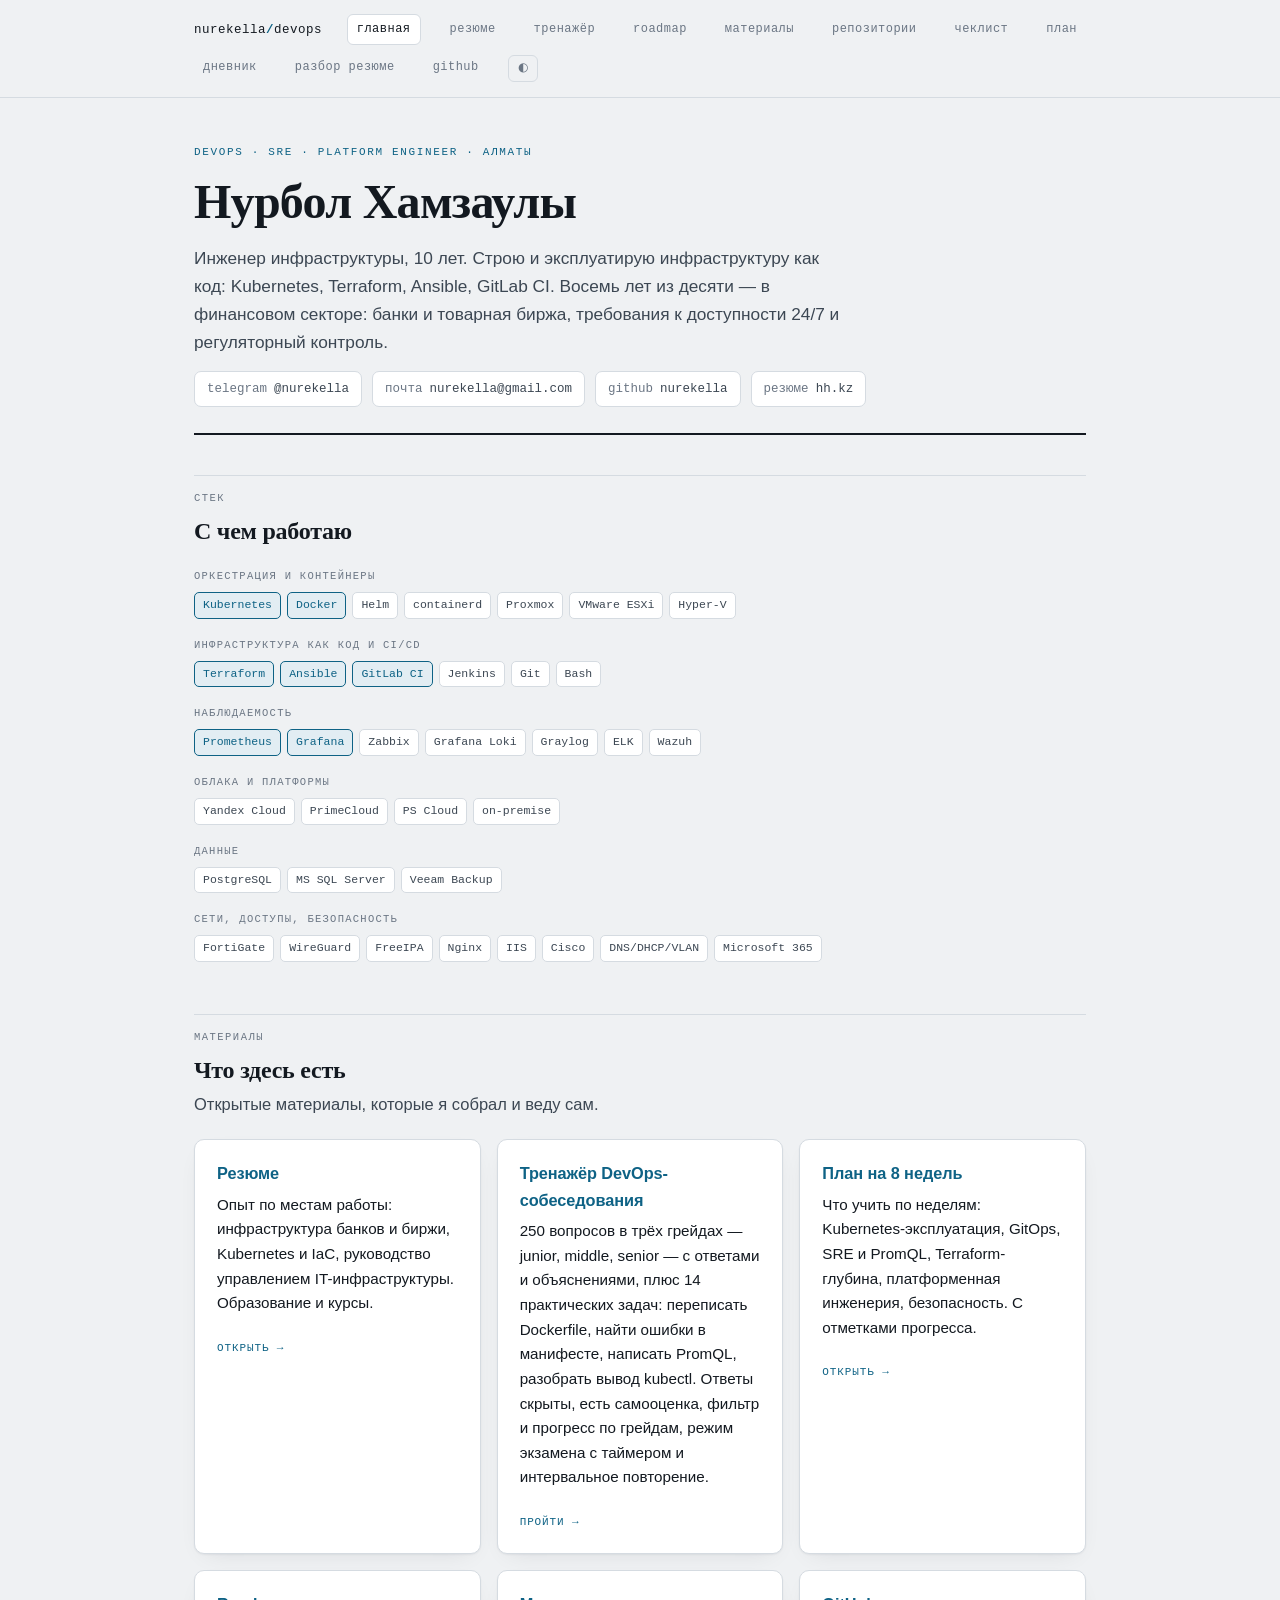
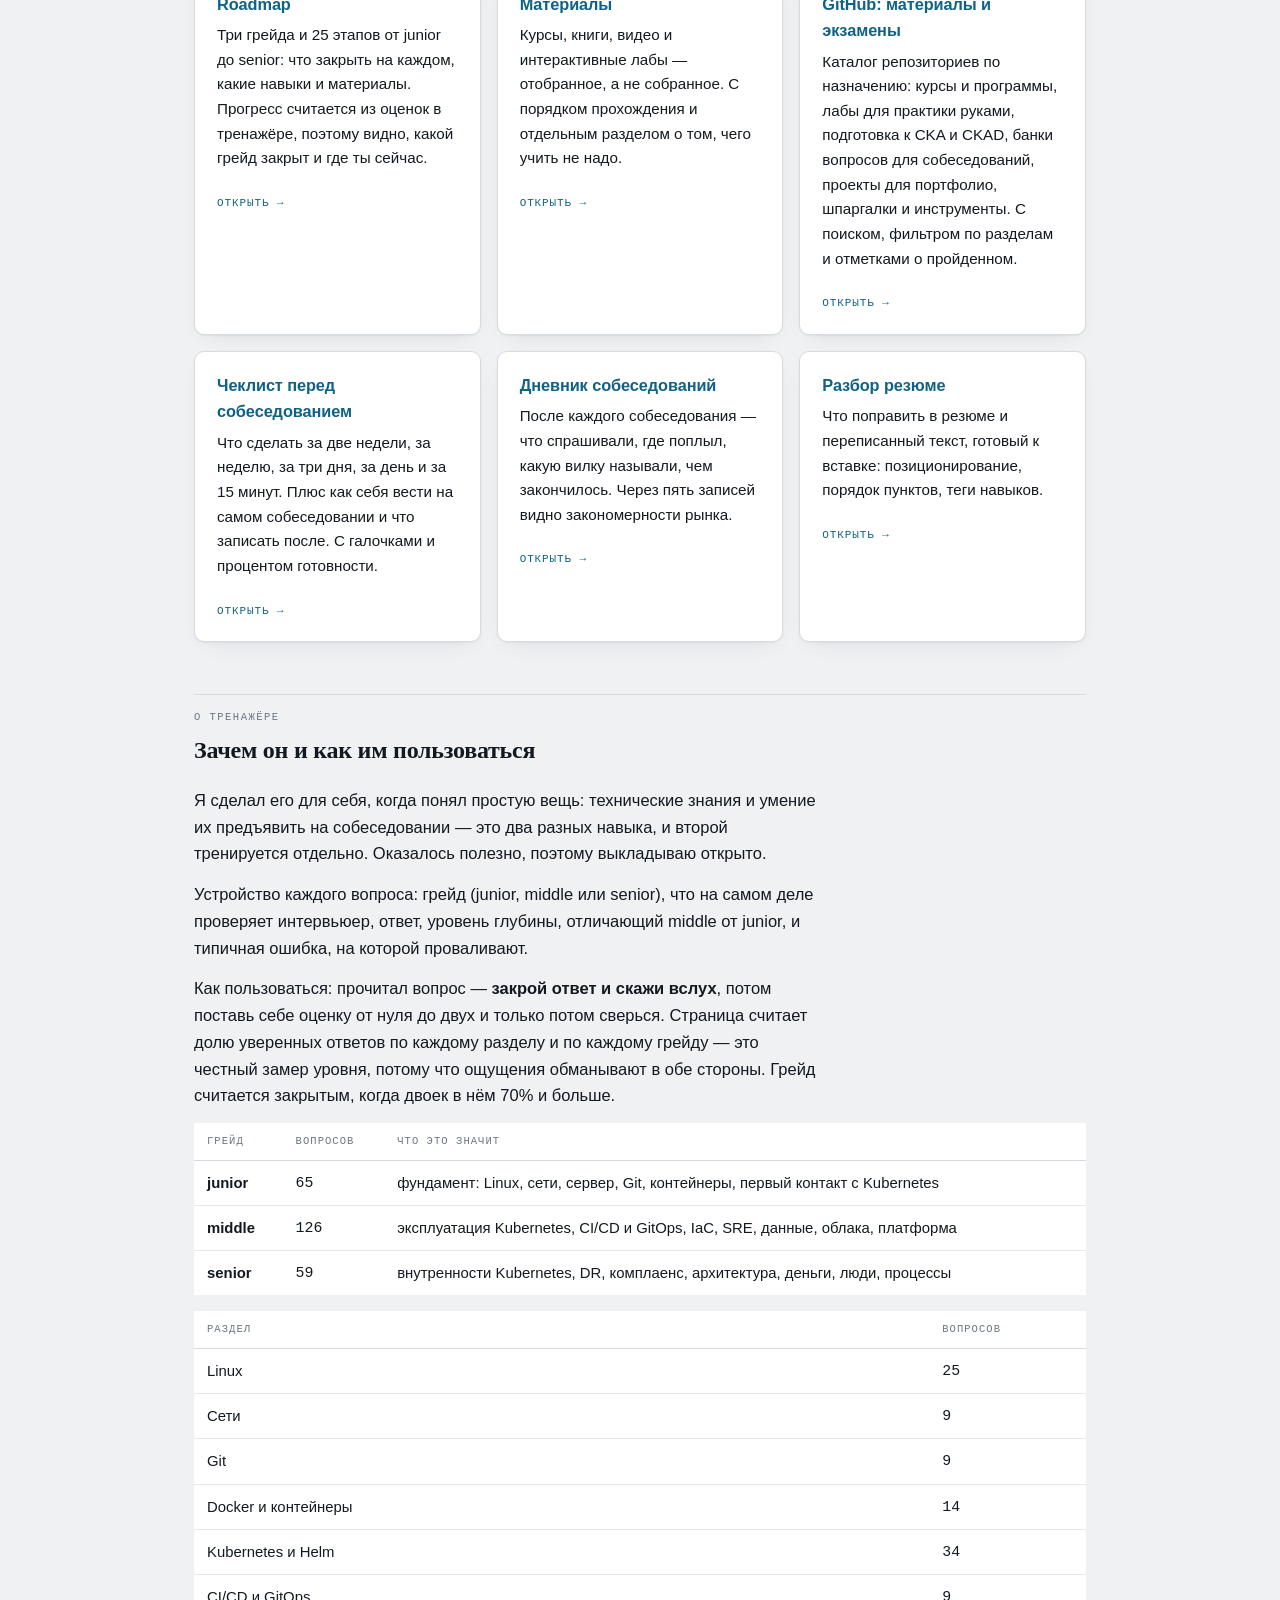
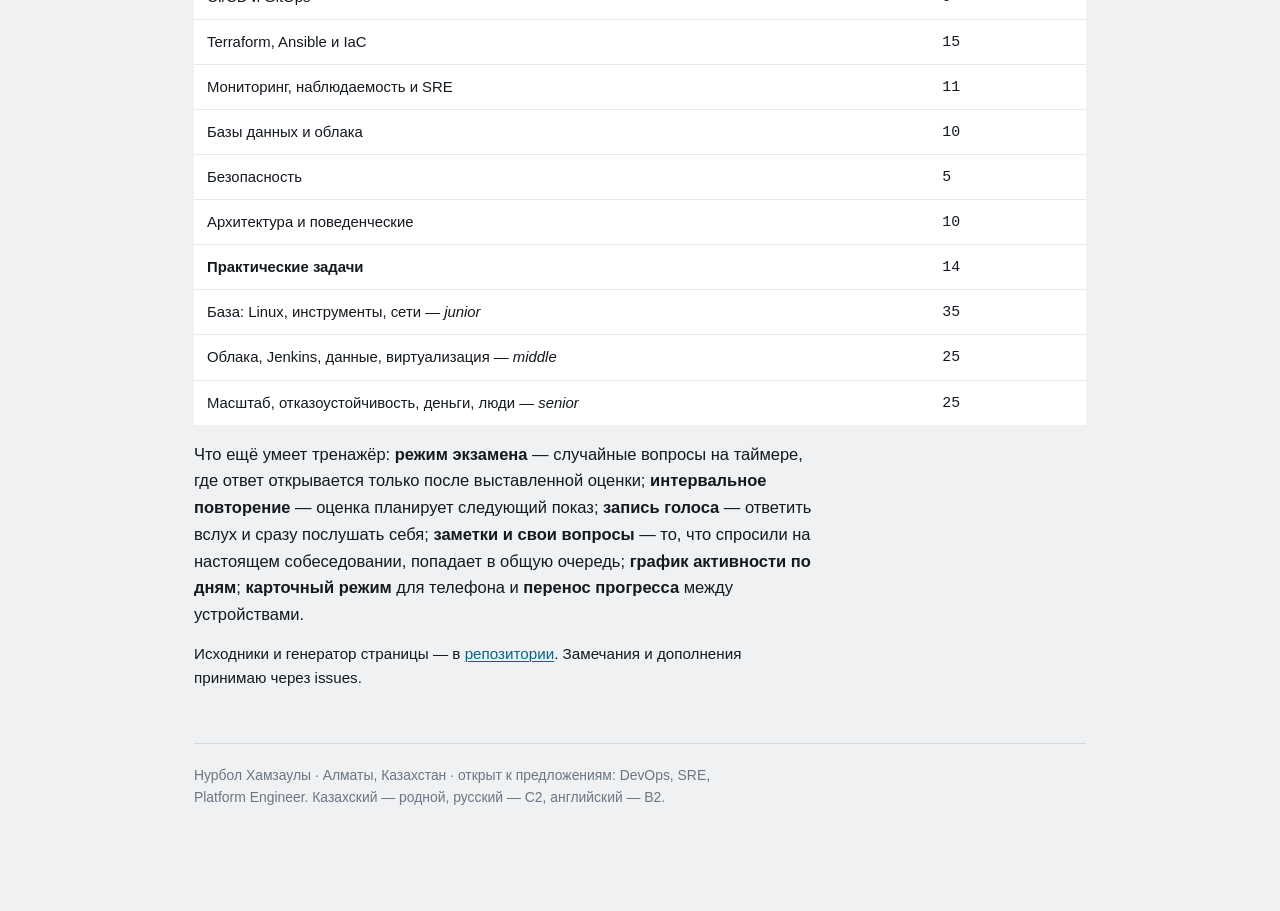
==== commit 4e469787: "Новая вкладка «репозитории»: каталог GitHub-материалов, экзаменов и вопросов docs/repos.html — 377 р" ====
--- a/docs/index.html
+++ b/docs/index.html
@@ -22,6 +22,7 @@
     <a class="nl" href="qa-trainer.html">тренажёр</a>
     <a class="nl" href="roadmap.html">roadmap</a>
     <a class="nl" href="resources.html">материалы</a>
+    <a class="nl" href="repos.html">репозитории</a>
     <a class="nl" href="checklist.html">чеклист</a>
     <a class="nl" href="devops-plan.html">план</a>
     <a class="nl" href="diary.html">дневник</a>
@@ -132,6 +133,12 @@
       <a class="card" href="resources.html">
         <h3>Материалы</h3>
         <p class="tight">Курсы, книги, видео и интерактивные лабы — отобранное, а не собранное. С порядком прохождения и отдельным разделом о том, чего учить не надо.</p>
+        <span class="go">Открыть →</span>
+      </a>
+
+      <a class="card" href="repos.html">
+        <h3>GitHub: материалы и экзамены</h3>
+        <p class="tight">Каталог репозиториев по назначению: курсы и программы, лабы для практики руками, подготовка к CKA и CKAD, банки вопросов для собеседований, проекты для портфолио, шпаргалки и инструменты. С поиском, фильтром по разделам и отметками о пройденном.</p>
         <span class="go">Открыть →</span>
       </a>
 
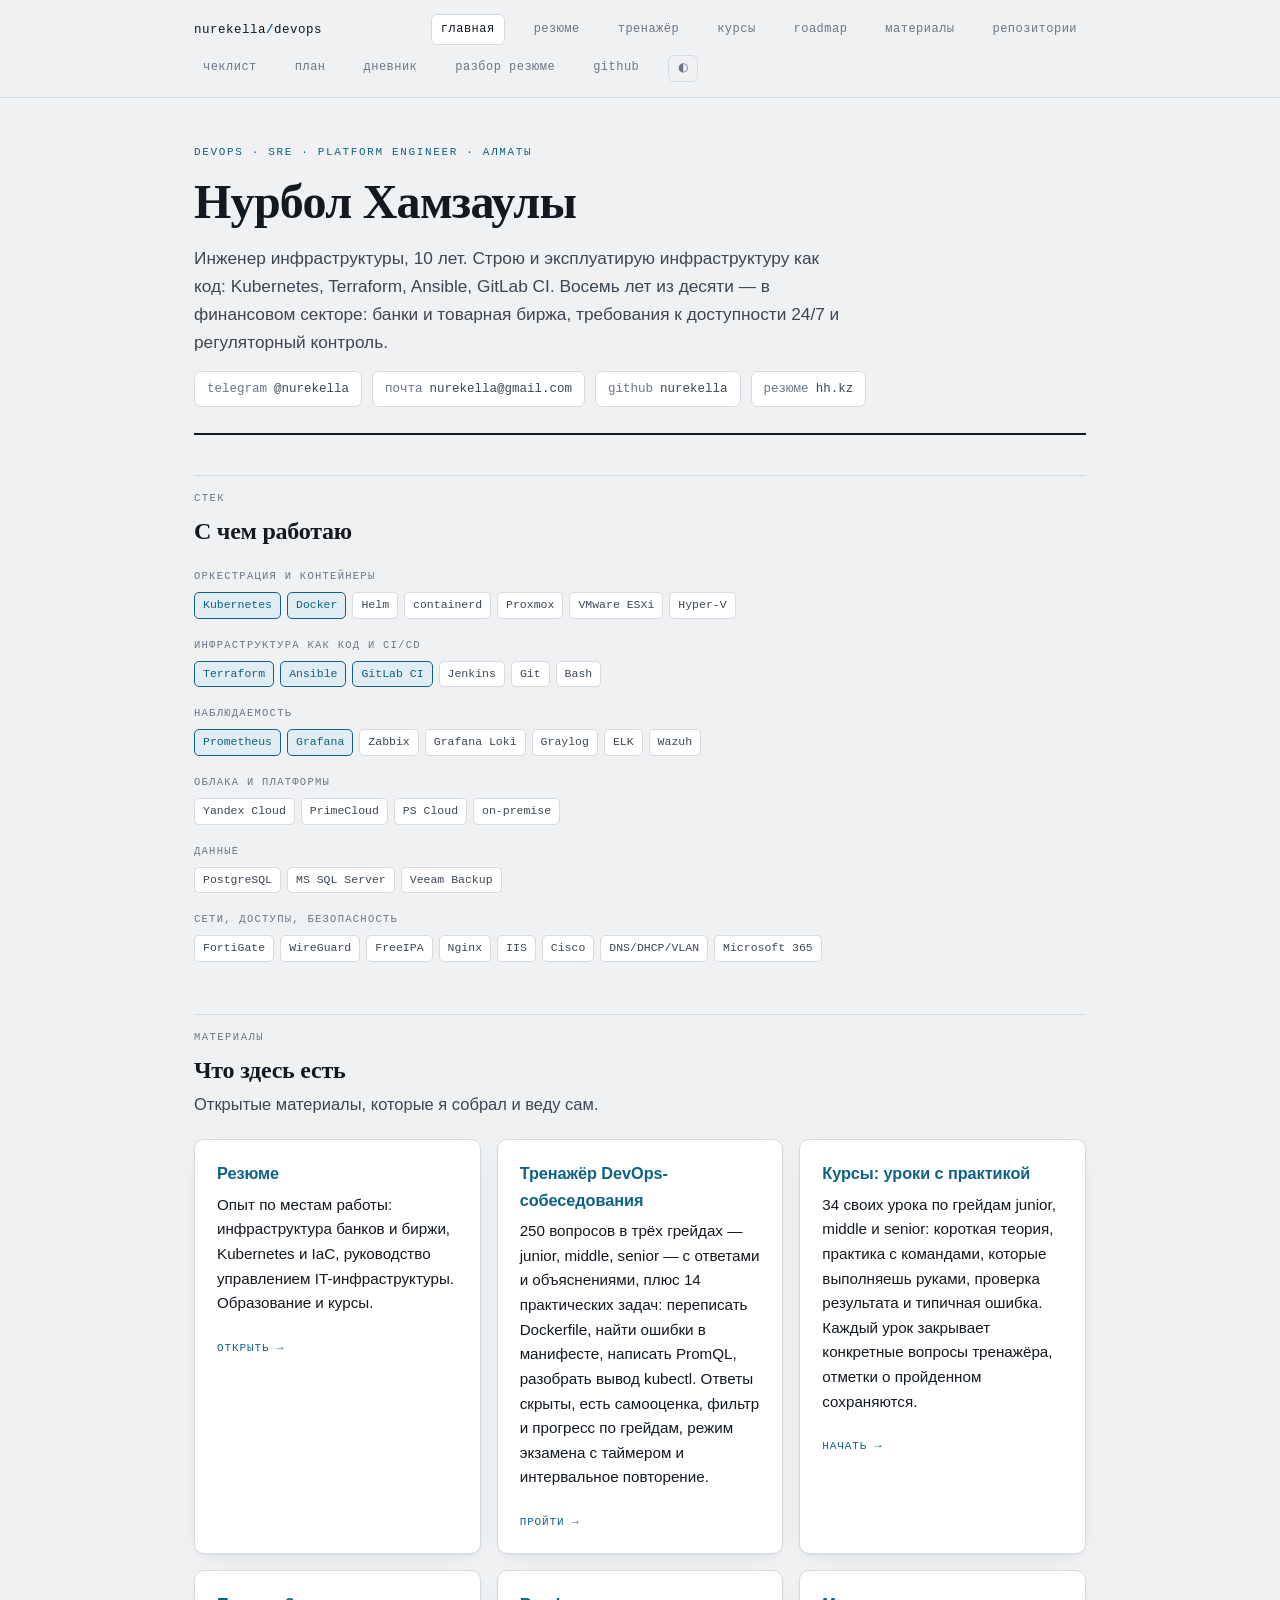
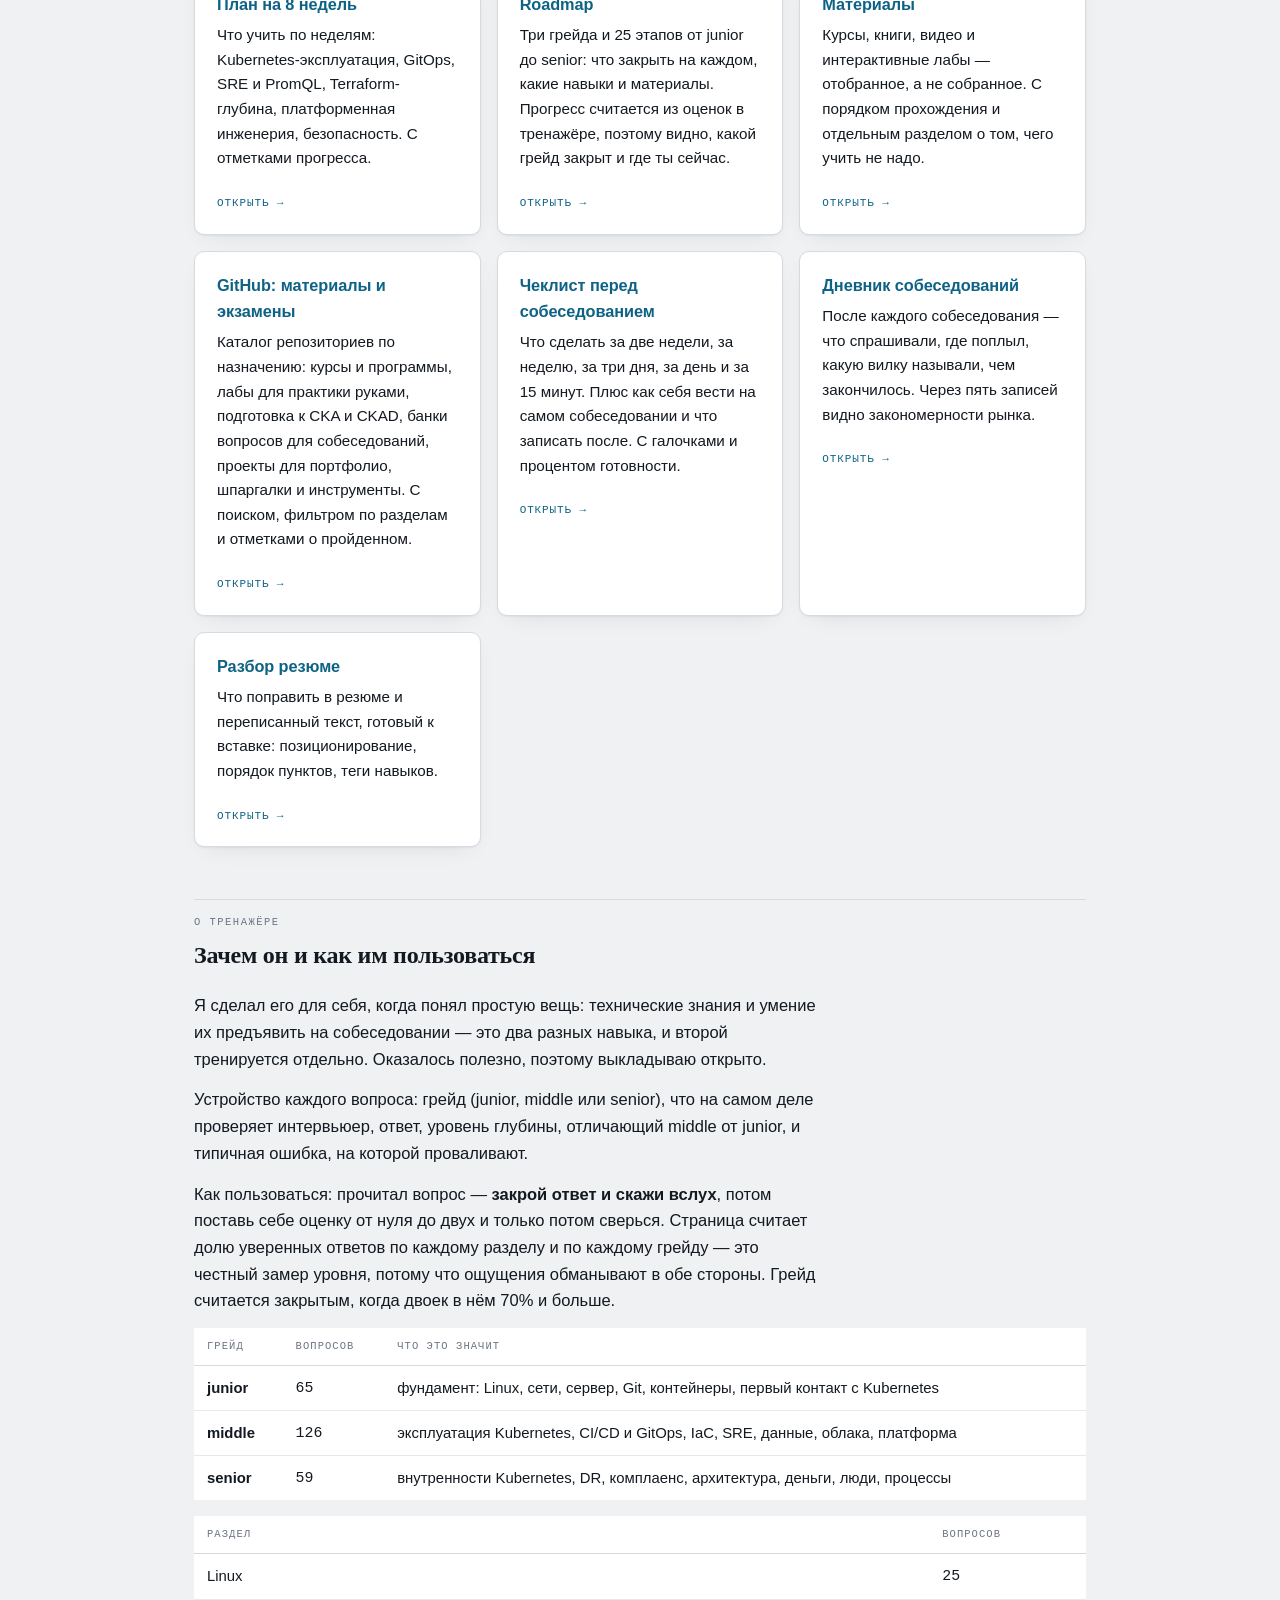
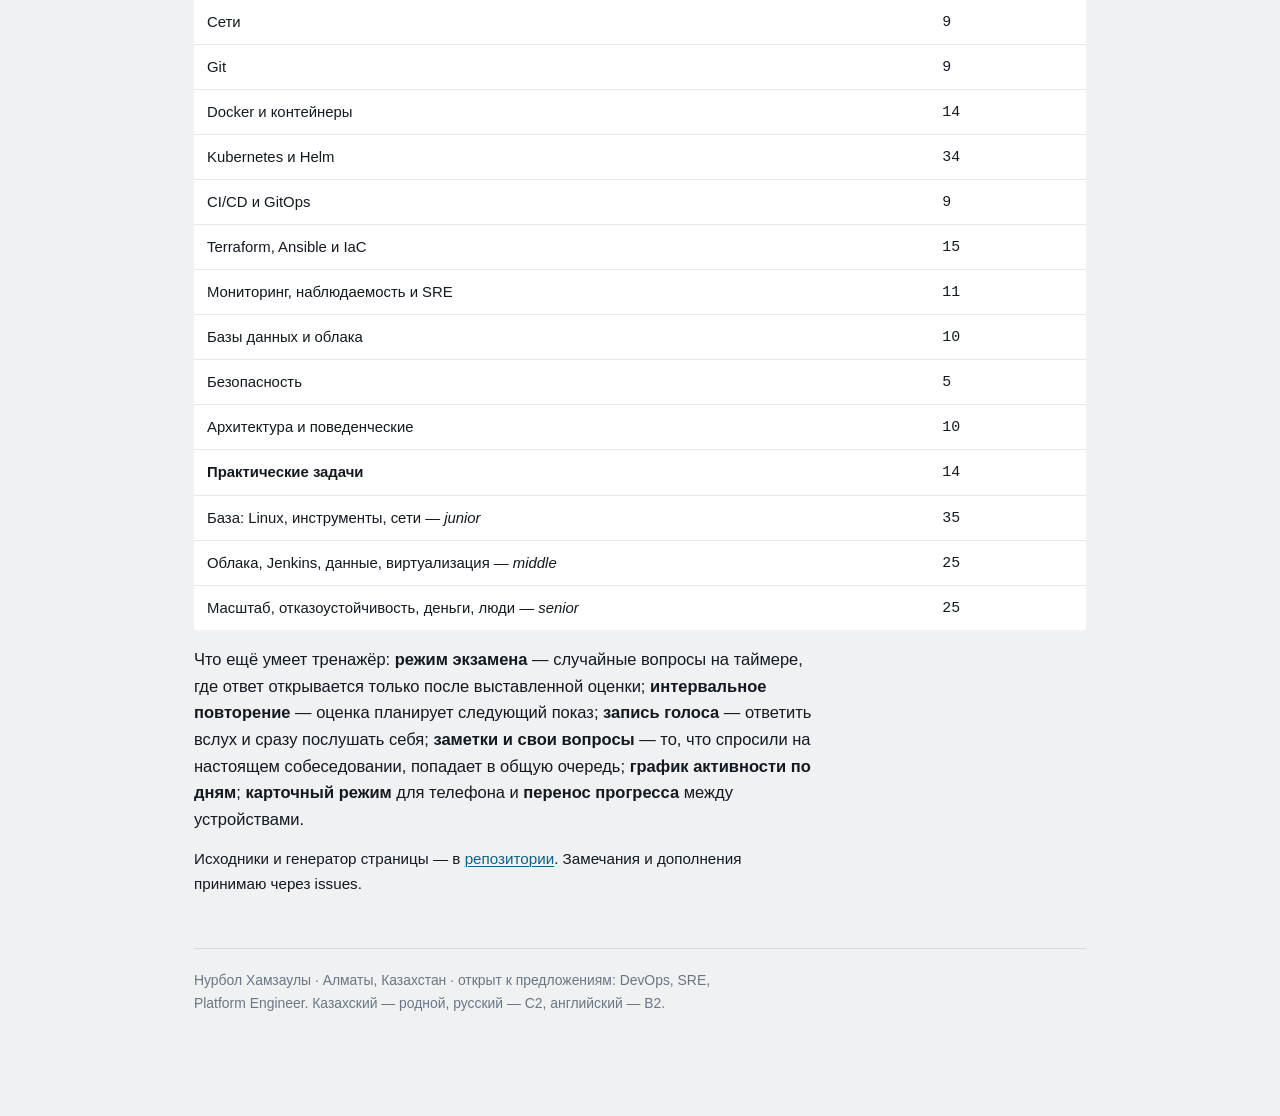
==== commit 550e49e1: "Новая вкладка «курсы»: 34 своих урока с практикой по грейдам COURSE.md — курс, написанный под тренаж" ====
--- a/docs/index.html
+++ b/docs/index.html
@@ -20,6 +20,7 @@
     <a class="nl" href="index.html" aria-current="page">главная</a>
     <a class="nl" href="resume.html">резюме</a>
     <a class="nl" href="qa-trainer.html">тренажёр</a>
+    <a class="nl" href="course.html">курсы</a>
     <a class="nl" href="roadmap.html">roadmap</a>
     <a class="nl" href="resources.html">материалы</a>
     <a class="nl" href="repos.html">репозитории</a>
@@ -116,6 +117,12 @@
         <h3>Тренажёр DevOps-собеседования</h3>
         <p class="tight">250 вопросов в трёх грейдах — junior, middle, senior — с ответами и объяснениями, плюс 14 практических задач: переписать Dockerfile, найти ошибки в манифесте, написать PromQL, разобрать вывод kubectl. Ответы скрыты, есть самооценка, фильтр и прогресс по грейдам, режим экзамена с таймером и интервальное повторение.</p>
         <span class="go">Пройти →</span>
+      </a>
+
+      <a class="card" href="course.html">
+        <h3>Курсы: уроки с практикой</h3>
+        <p class="tight">34 своих урока по грейдам junior, middle и senior: короткая теория, практика с командами, которые выполняешь руками, проверка результата и типичная ошибка. Каждый урок закрывает конкретные вопросы тренажёра, отметки о пройденном сохраняются.</p>
+        <span class="go">Начать →</span>
       </a>
 
       <a class="card" href="devops-plan.html">
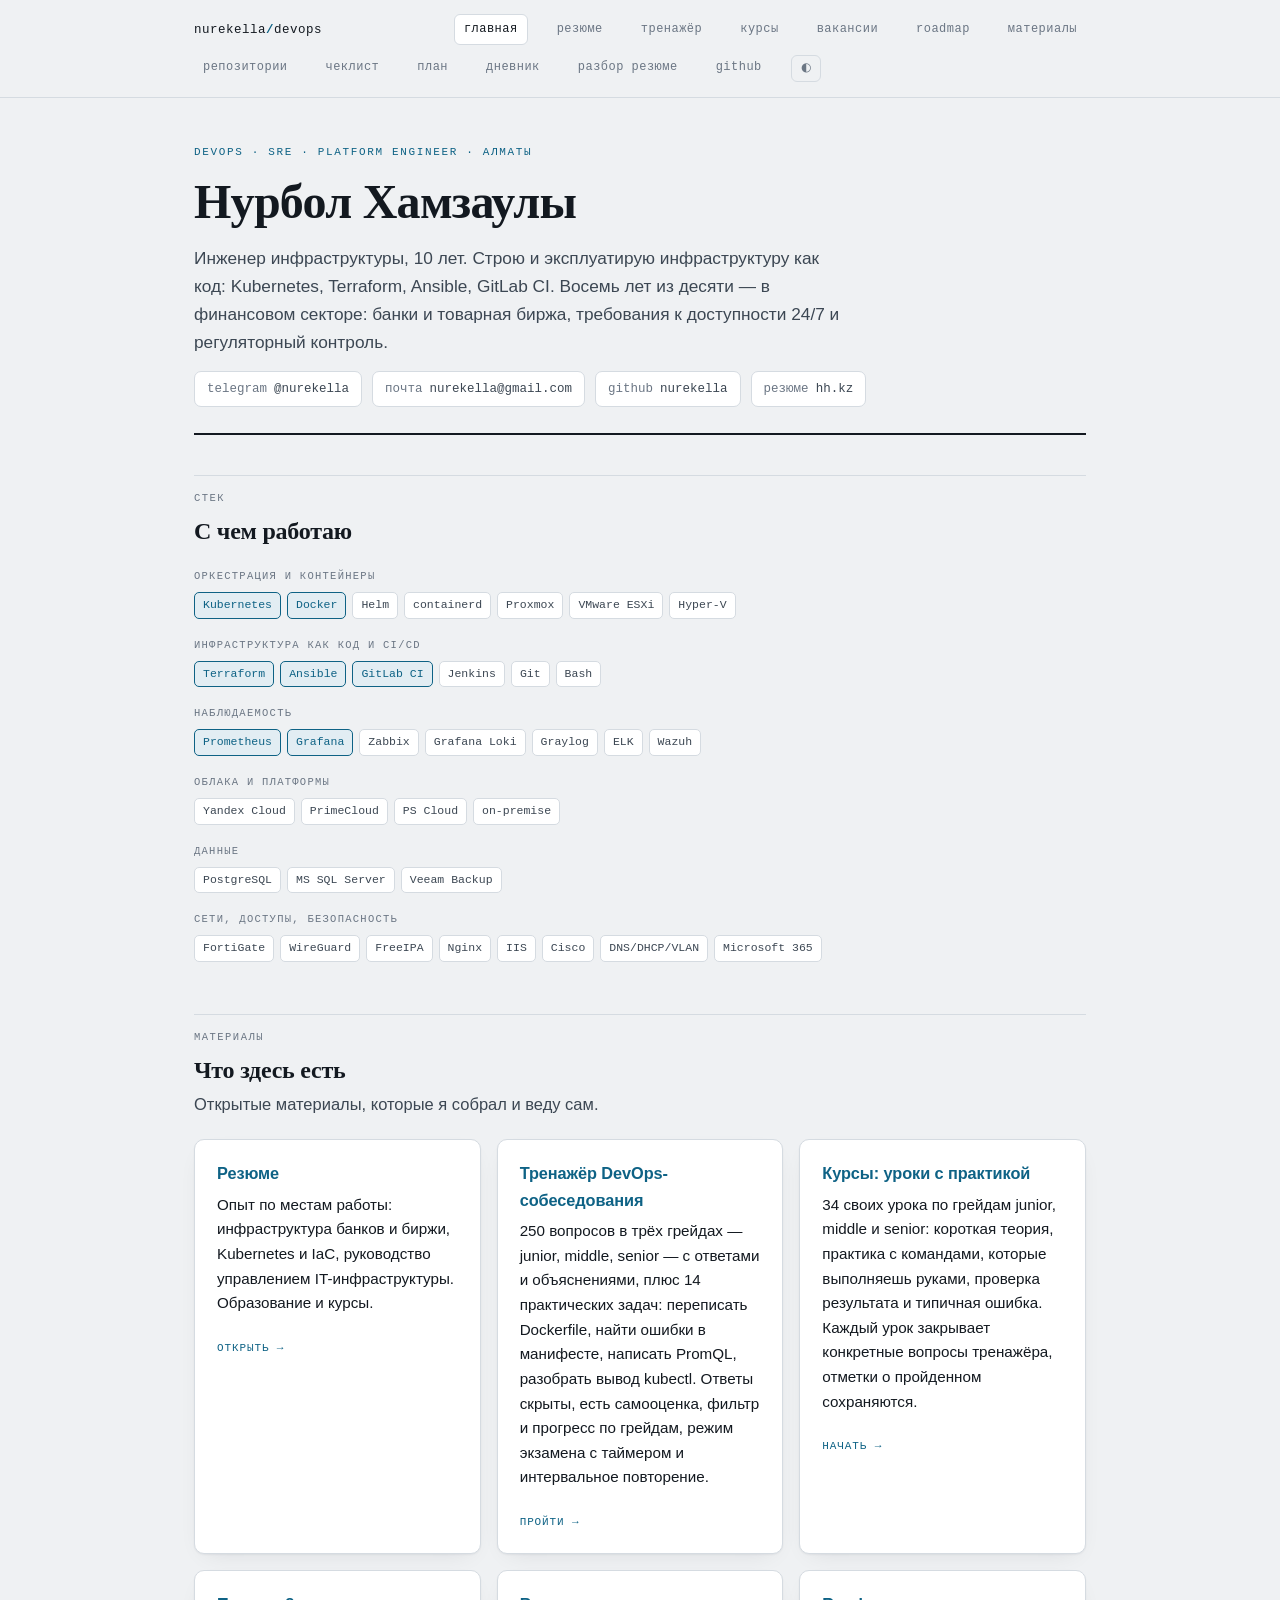
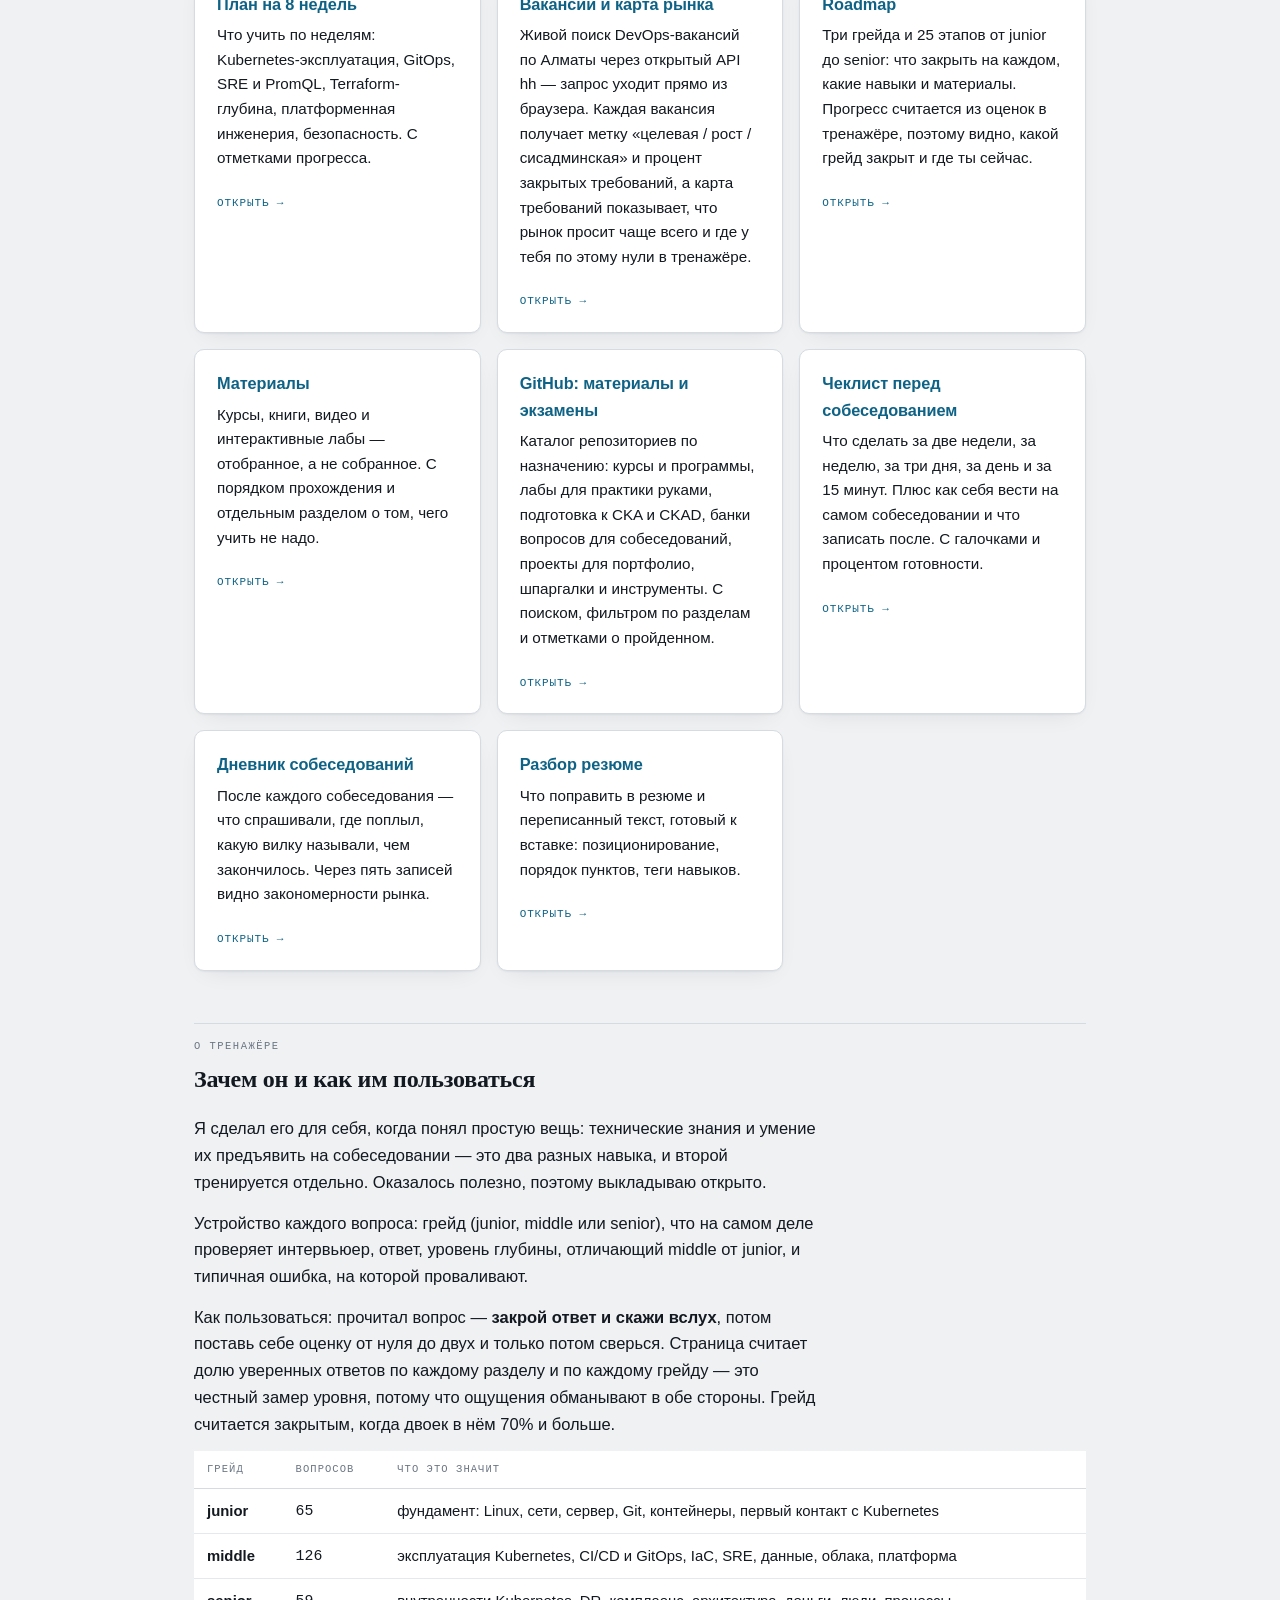
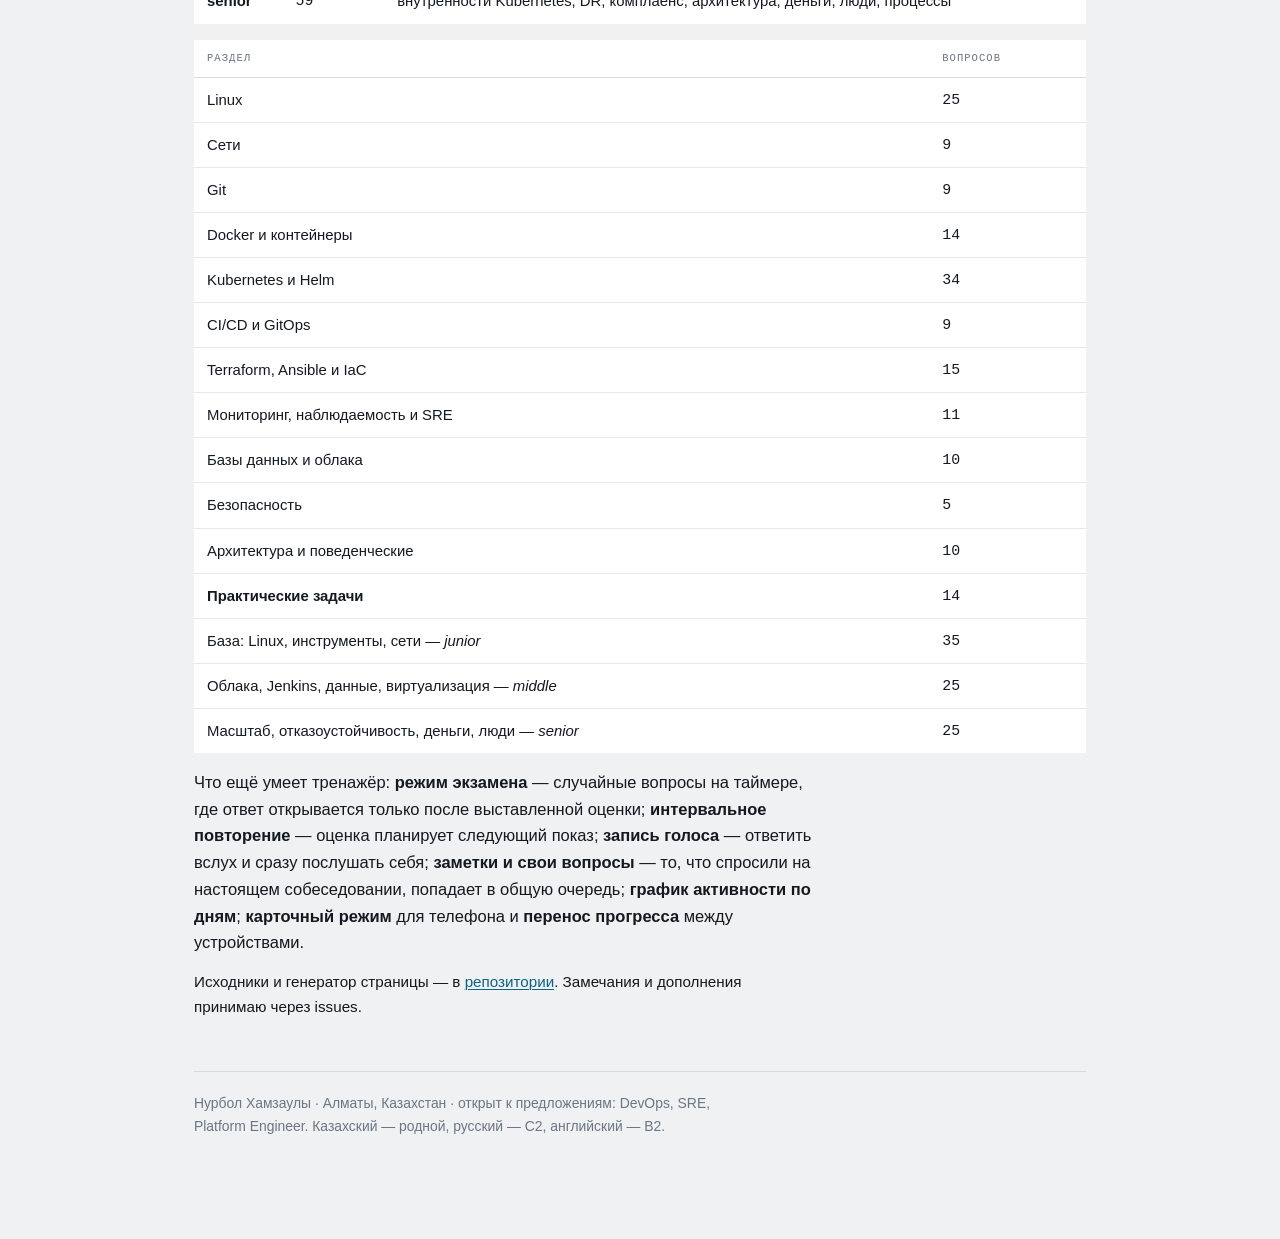
==== commit b6af66fe: "Новая вкладка «вакансии»: живой поиск по hh и карта требований рынка docs/jobs.html — вакансии по Ал" ====
--- a/docs/index.html
+++ b/docs/index.html
@@ -21,6 +21,7 @@
     <a class="nl" href="resume.html">резюме</a>
     <a class="nl" href="qa-trainer.html">тренажёр</a>
     <a class="nl" href="course.html">курсы</a>
+    <a class="nl" href="jobs.html">вакансии</a>
     <a class="nl" href="roadmap.html">roadmap</a>
     <a class="nl" href="resources.html">материалы</a>
     <a class="nl" href="repos.html">репозитории</a>
@@ -128,6 +129,12 @@
       <a class="card" href="devops-plan.html">
         <h3>План на 8 недель</h3>
         <p class="tight">Что учить по неделям: Kubernetes-эксплуатация, GitOps, SRE и PromQL, Terraform-глубина, платформенная инженерия, безопасность. С отметками прогресса.</p>
+        <span class="go">Открыть →</span>
+      </a>
+
+      <a class="card" href="jobs.html">
+        <h3>Вакансии и карта рынка</h3>
+        <p class="tight">Живой поиск DevOps-вакансий по Алматы через открытый API hh — запрос уходит прямо из браузера. Каждая вакансия получает метку «целевая / рост / сисадминская» и процент закрытых требований, а карта требований показывает, что рынок просит чаще всего и где у тебя по этому нули в тренажёре.</p>
         <span class="go">Открыть →</span>
       </a>
 
